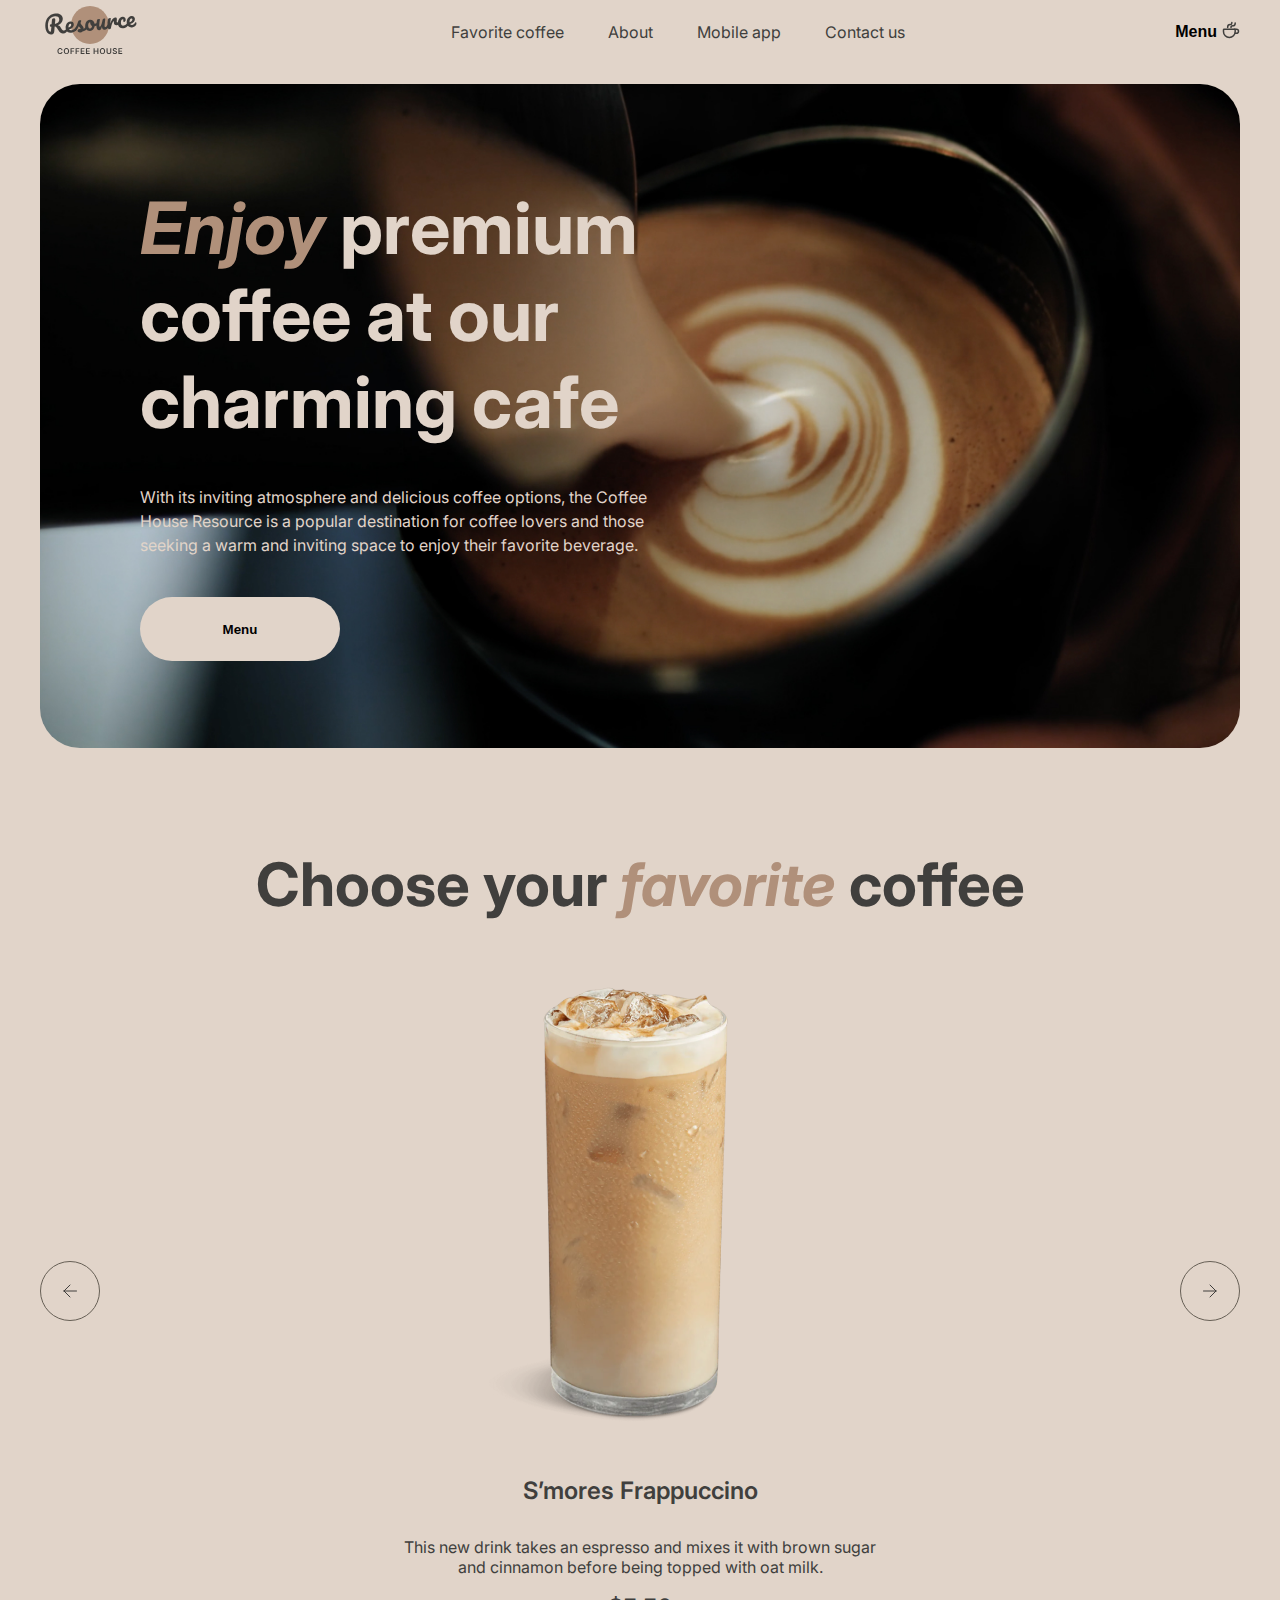
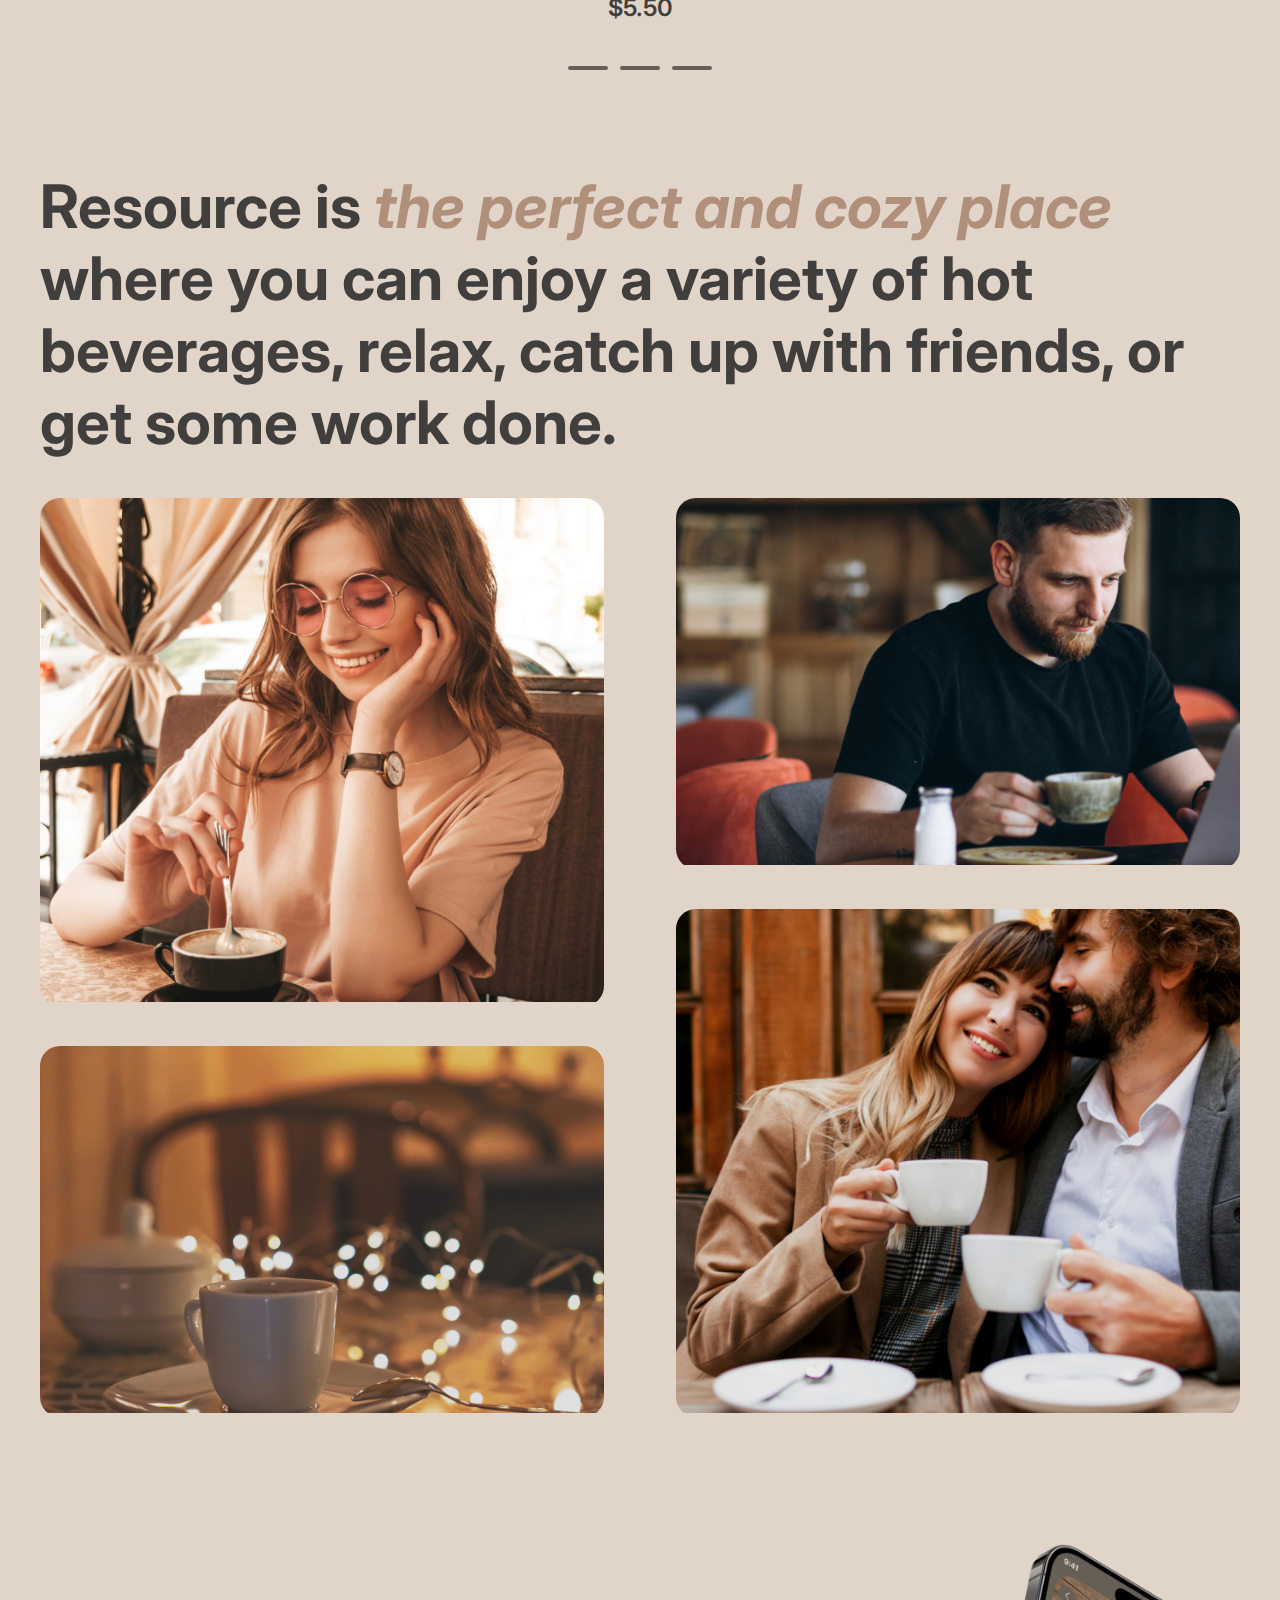
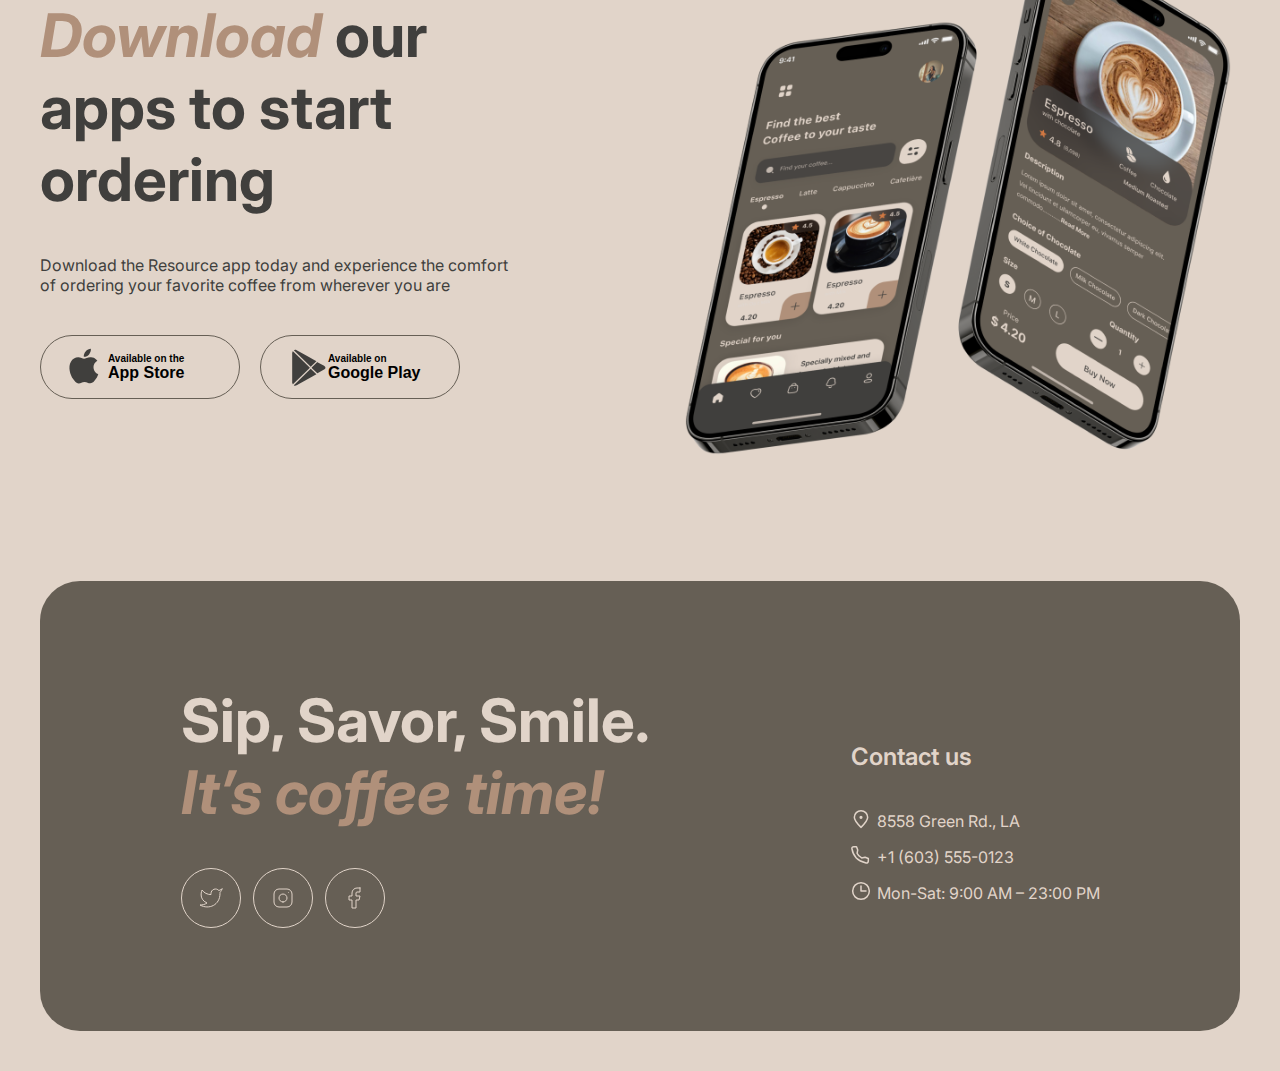
==== coffee-house/index.html @ 36934750 "feat: Add fixed header" ====
<!DOCTYPE html>
<html lang="ru">
<head>
    <meta charset="UTF-8">
    <meta name="viewport" content="width=device-width, initial-scale=1.0">
    <title>Coffee House</title>
    <link rel="icon" type="image/x-icon" href="icons/favicon.png">
    <link rel="preconnect" href="https://fonts.googleapis.com">
    <link rel="preconnect" href="https://fonts.gstatic.com" crossorigin>
    <link href="https://fonts.googleapis.com/css2?family=Inter&display=swap" rel="stylesheet">
    <link rel="stylesheet" href="css/indexStyle/styles.css">
</head>
<body>
    <div class="wrapper">
        <header class="header">
            <div class="container header__container">
                <div class="header__menu">
                    <a href="index.html">
                        <img class="header__menu--logo" src="icons/logo.svg" alt="logo">
                    </a>       
                                 
                    <menu class="header__menu--nav">
                        <a href="coffeeMenu.html" class="header__menu--nav--favoriteCoffeeLink">Favorite coffee</a>
                        <a href="#" class="header__menu--nav--aboutLink">About</a>
                        <a href="" class="header__menu--nav--mobileAppLink">Mobile app</a>
                        <a href="" class="header__menu--nav--contactUsLink">Contact us</a>
                    </menu>

                    <button class="header__menu--coffeeMenuButton">
                        <p class="header__menu--coffeeMenuButton__name">Menu</p>
                        <svg width="20" height="20" viewBox="0 0 20 20" fill="none" xmlns="http://www.w3.org/2000/svg">
                            <path d="M14.167 9.76667V11.6667C14.167 14.8883 11.5553 17.5 8.33366 17.5C5.112 17.5 2.50033 14.8883 2.50033 11.6667V9.76667C2.50033 9.4353 2.76896 9.16667 3.10033 9.16667H13.567C13.8984 9.16667 14.167 9.4353 14.167 9.76667Z" stroke="#403F3D" stroke-width="1.5" stroke-linecap="round" stroke-linejoin="round"/>
                            <path d="M10.0003 7.50008C10.0003 6.66675 10.5956 5.83341 11.786 5.83341V5.83341C13.101 5.83341 14.167 4.76743 14.167 3.45246V2.91675" stroke="#403F3D" stroke-width="1.5" stroke-linecap="round" stroke-linejoin="round"/>
                            <path d="M6.66634 7.5V7.08333C6.66634 5.70262 7.78563 4.58333 9.16634 4.58333V4.58333C10.0868 4.58333 10.833 3.83714 10.833 2.91667V2.5" stroke="#403F3D" stroke-width="1.5" stroke-linecap="round" stroke-linejoin="round"/>
                            <path d="M13.333 9.16675H15.4163C16.5669 9.16675 17.4997 10.0995 17.4997 11.2501C17.4997 12.4007 16.5669 13.3334 15.4163 13.3334H14.1663" stroke="#403F3D" stroke-width="1.5" stroke-linecap="round" stroke-linejoin="round"/>
                        </svg>
                    </button>

                    <button class="header__burger-menu">
                        <svg width="18" height="2" viewBox="0 0 18 2" fill="none" xmlns="http://www.w3.org/2000/svg">
                            <path d="M1 1H17" stroke="#403F3D" stroke-width="1.5" stroke-linecap="round" stroke-linejoin="round"/>
                        </svg>

                        <svg width="18" height="2" viewBox="0 0 18 2" fill="none" xmlns="http://www.w3.org/2000/svg">
                            <path d="M1 1H17" stroke="#403F3D" stroke-width="1.5" stroke-linecap="round" stroke-linejoin="round"/>
                        </svg>
                                                            
                    </button>

                    <!-- <div id="burgerMenu">

                    </div> -->
                </div>
            </div>

            <div class="hero">
                <div class="container hero__container">
                    <div class="hero__offer__container">
                        <div class="hero__offer">
                            <h1 id="mainPageTitle">
                                <span style="color: #B0907A;"><i>Enjoy</i></span> 
                                premium coffee at our charming cafe
                            </h1>
                            <p id="mainPageTitle__description">With its inviting atmosphere and delicious coffee options, the Coffee House Resource is a popular destination for coffee lovers and those seeking a warm and inviting space to enjoy their favorite beverage.</p>
                            <button class="hero__button">Menu</button>
                        </div>
                    </div>
                </div>
            </div>
        </header>

        <main class="main-content">
            <section class="favoriteCoffee">
                <div class="container favoriteCoffee__container">
                    <h2 class="sectionTitle favoriteCoffee__title">
                        Choose your 
                        <span style="color: #B0907A;"><i>favorite</i></span> 
                        coffee
                    </h2>
                    <div class="favoriteCoffee__slider__container">
                        <div class="favoriteCoffee__slider">
                            <button class="favoriteCoffee__slider--button">
                                <svg width="14" height="14" viewBox="0 0 14 14" fill="none" xmlns="http://www.w3.org/2000/svg">
                                    <path d="M13.5 7H1M1 7L7 1M1 7L7 13" stroke="#403F3D" stroke-linecap="round" stroke-linejoin="round"/>
                                </svg>                                    
                            </button>
                            <ul class="favoriteCoffee__slider--list">
                                <li class="favoriteCoffee__slider--item">
                                    <div class="favoriteCoffee__slider--item__container">
                                        <img src="../coffee-house/icons/coffee_slider/SmoresFrapuccino.png" alt="coffee" class="favoriteCoffee__slider--item--picture">
                                        <div class="favoriteCoffee__slider--item--text">
                                            <h4 class="favoriteCoffee__slider--item--name">S’mores Frappuccino</h4>
                                            <p class="favoriteCoffee__slider--item--description">This new drink takes an espresso and mixes it with brown sugar and cinnamon before being topped with oat milk.</p>
                                            <p class="favoriteCoffee__slider--item--cost">$5.50</p>
                                        </div>
                                    </div>
                                </li>
                                
                                <li style="display: none;" class="favoriteCoffee__slider--item">
                                    <div class="favoriteCoffee__slider--item__container">
                                        <img class="favoriteCoffee__slider--item--picture">
    
                                        </img>
                                        <div class="favoriteCoffee__slider--item--text">
                                            <h4 class="favoriteCoffee__slider--item--name">Caramel Macchiato</h4>
                                            <p class="favoriteCoffee__slider--item--description">Fragrant and unique classic espresso with rich caramel-peanut syrup, with cream under whipped thick foam.</p>
                                            <p class="favoriteCoffee__slider--item--cost">$5.00</p>
                                        </div>
                                    </div>
                                </li>
    
                                <li style="display: none;" class="favoriteCoffee__slider--item">
                                    <div class="favoriteCoffee__slider--item__container">
                                        <img class="favoriteCoffee__slider--item--picture">
    
                                        </img>
                                        <div class="favoriteCoffee__slider--item--text">
                                            <h4 class="favoriteCoffee__slider--item--name">Ice coffee</h4>
                                            <p class="favoriteCoffee__slider--item--description">A popular summer drink that tones and invigorates. Prepared from coffee, milk and ice.</p>
                                            <p class="favoriteCoffee__slider--item--cost">$4.50</p>
                                        </div>
                                    </div>
                                </li>
                            </ul>
                            <button class="favoriteCoffee__slider--button">
                                <svg width="14" height="14" viewBox="0 0 14 14" fill="none" xmlns="http://www.w3.org/2000/svg">
                                    <path d="M13.5 7H1M1 7L7 1M1 7L7 13" stroke="#403F3D" stroke-linecap="round" stroke-linejoin="round"/>
                                </svg>    
                            </button>
                        </div>
                        <nav class="favoriteCoffee__paginator">
                            <svg width="40" height="4" viewBox="0 0 40 4" fill="none" xmlns="http://www.w3.org/2000/svg">
                                <rect width="40" height="4" rx="2" fill="#665F55"/>
                            </svg>
                            <svg width="40" height="4" viewBox="0 0 40 4" fill="none" xmlns="http://www.w3.org/2000/svg">
                                <rect width="40" height="4" rx="2" fill="#665F55"/>
                            </svg>
                            <svg width="40" height="4" viewBox="0 0 40 4" fill="none" xmlns="http://www.w3.org/2000/svg">
                                <rect width="40" height="4" rx="2" fill="#665F55"/>
                            </svg>
                        </nav>
                    </div>
                </div>

            </section>

            <section class="about">
                <div class="container about__container">
                    <h2 class="sectionTitle about__title">
                        Resource is 
                        <span style="color: #B0907A;"><i>the perfect and cozy place</i></span>
                        where you can enjoy a variety of hot beverages, relax, catch up with friends, or get some work done.
                    </h2>
                    <span class="about__imageColumns">
                        <ul class="about__column">
                            <li class="about_column--bigBox">
                                <img src="../coffee-house/icons/coffee_about/about-1.png" alt="">
                            </li>

                            <li class="about_column--smallBox">
                                <img src="../coffee-house/icons/coffee_about/about-2.png" alt="">
                            </li>
                        </ul>
                        
                        <ul class="about__column">
                            <li class="about_column--smallBox">
                                <img src="../coffee-house/icons/coffee_about/about-3.png" alt="">
                            </li>

                            <li class="about_column--bigBox">
                                <img src="../coffee-house/icons/coffee_about/about-4.png" alt="">
                            </li>
                        </ul>
                    </span>
                </div>
            </section>

            <section class="mobileApp">
                <div class="container mobileApp__conatiner">
                    <div class="mobileApp__content">
                        <h2 class="sectionTitle mobileApp__title">
                            <span style="color: #B0907A;"><i>Download</i></span> 
                            our apps to start ordering
                        </h2>
                        <p class="mobileApp__description">Download the Resource app today and experience the comfort of ordering your favorite coffee from wherever you are</p>

                        <div class="mobileApp__buttons__container">
                            <button class="appButton mobileApp__appStore">
                                <svg id="appButton--appStore" width="28" height="33" viewBox="0 0 28 33" fill="none" xmlns="http://www.w3.org/2000/svg">
                                    <path d="M22.7073 17.6307C22.6704 13.6324 26.065 11.6872 26.2203 11.5966C24.2977 8.86366 21.3178 8.49026 20.2707 8.46048C17.7679 8.20369 15.3403 9.92062 14.0654 9.92062C12.765 9.92062 10.8017 8.48529 8.68579 8.52747C5.96293 8.56841 3.41566 10.1055 2.0186 12.4923C-0.864579 17.359 1.28572 24.5108 4.04802 28.4446C5.42981 30.3712 7.04444 32.5223 9.15784 32.4466C11.2254 32.3635 11.9978 31.1614 14.4929 31.1614C16.9651 31.1614 17.6903 32.4466 19.8457 32.3983C22.0647 32.3635 23.4618 30.463 24.7952 28.519C26.392 26.3108 27.0333 24.1362 27.0588 24.0245C27.0066 24.0071 22.7493 22.4229 22.7073 17.6307Z" fill="#403F3D"/>
                                    <path d="M18.6357 5.87268C19.7477 4.51675 20.5086 2.67205 20.2974 0.800049C18.6879 0.86952 16.675 1.88554 15.5159 3.21169C14.4903 4.38029 13.5742 6.29571 13.8109 8.097C15.6189 8.2285 17.4753 7.20752 18.6357 5.87268Z" fill="#403F3D"/>
                                </svg>
                                <div class="mobileAppButton__text">
                                    <p class="mobileAppButton__description">Available on the</p>
                                    <p class="mobileAppButton__StoreName">App Store</p>
                                </div>
                            </button>
                            <button class="appButton mobileApp__googlePlay">
                                <svg id="appButton--GooglePlay" width="31" height="34" viewBox="0 0 31 34" fill="none" xmlns="http://www.w3.org/2000/svg">
                                    <path d="M0.755796 2.20297C0.393349 2.57289 0.183594 3.14884 0.183594 3.89471V30.4994C0.183594 31.2453 0.393349 31.8212 0.755796 32.1911L0.845252 32.2723L16.1359 17.37V17.0181L0.845252 2.11575L0.755796 2.20297Z" fill="#403F3D"/>
                                    <path d="M23.0776 22.34L17.9863 17.37V17.0181L23.0837 12.0482L23.1979 12.1128L29.2345 15.4617C30.9573 16.4121 30.9573 17.976 29.2345 18.9324L23.1979 22.2753L23.0776 22.34Z" fill="#403F3D"/>
                                    <path d="M22.2733 23.2007L17.0617 18.1195L1.68164 33.1166C2.25384 33.7031 3.18695 33.7737 4.24807 33.1873L22.2733 23.2007Z" fill="#403F3D"/>
                                    <path d="M22.2733 11.1876L4.24807 1.20103C3.18695 0.620579 2.25384 0.691254 1.68164 1.27772L17.0617 16.2688L22.2733 11.1876Z" fill="#403F3D"/>
                                </svg>
                                <div class="mobileAppButton__text">
                                    <p class="mobileAppButton__description">Available on</p>
                                    <p class="mobileAppButton__StoreName">Google Play</p>
                                </div>
                            </button>
                        </div>
                    </div>
                    <img class="mobileApp__mobilesImage" src="../coffee-house/icons/coffee_mobile/mobile-screens.png" alt="">
                </div>
            </section>
        </main>

        <footer class="footer">
            <div class="container footer__container">
                <div class="footer__socialMedia">
                    <h3 class="sectionTitle footer__socialMedia--title">
                        <span style="color: #E1D4C9;">Sip, Savor, Smile.</span><br>
                        <span style="color: #B0907A;"><i>It’s coffee time!</i></span>
                    </h3>
                    <ul class="footer__socialMedia--list">
                        <li class="footer__socialMedia--item">
                            <svg width="24" height="20" viewBox="0 0 24 20" fill="none" xmlns="http://www.w3.org/2000/svg">
                                <path d="M23 1.01006C23 1.01006 20.9821 2.20217 19.86 2.54006C19.2577 1.84757 18.4573 1.35675 17.567 1.13398C16.6767 0.911216 15.7395 0.967251 14.8821 1.29451C14.0247 1.62177 13.2884 2.20446 12.773 2.96377C12.2575 3.72309 11.9877 4.62239 12 5.54006V6.54006C10.2426 6.58562 8.50127 6.19587 6.93101 5.4055C5.36074 4.61513 4.01032 3.44869 3 2.01006C3 2.01006 -1 11.0101 8 15.0101C5.94053 16.408 3.48716 17.109 1 17.0101C10 22.0101 21 17.0101 21 5.51006C20.9991 5.23151 20.9723 4.95365 20.92 4.68006C21.9406 3.67355 23 1.01006 23 1.01006Z" stroke="#E1D4C9" stroke-linecap="round" stroke-linejoin="round"/>
                            </svg>
                        </li>
                        <li class="footer__socialMedia--item">
                            <svg width="24" height="24" viewBox="0 0 24 24" fill="none" xmlns="http://www.w3.org/2000/svg">
                                <path d="M12 16C14.2091 16 16 14.2091 16 12C16 9.79086 14.2091 8 12 8C9.79086 8 8 9.79086 8 12C8 14.2091 9.79086 16 12 16Z" stroke="#E1D4C9" stroke-linecap="round" stroke-linejoin="round"/>
                                <path d="M3 16V8C3 5.23858 5.23858 3 8 3H16C18.7614 3 21 5.23858 21 8V16C21 18.7614 18.7614 21 16 21H8C5.23858 21 3 18.7614 3 16Z" stroke="#E1D4C9"/>
                                <path d="M17.5 6.51L17.51 6.49889" stroke="#E1D4C9" stroke-linecap="round" stroke-linejoin="round"/>
                            </svg>
                        </li>
                        <li class="footer__socialMedia--item">
                            <svg width="13" height="22" viewBox="0 0 13 22" fill="none" xmlns="http://www.w3.org/2000/svg">
                                <path d="M12 1H9C7.67392 1 6.40215 1.52678 5.46447 2.46447C4.52678 3.40215 4 4.67392 4 6V9H1V13H4V21H8V13H11L12 9H8V6C8 5.73478 8.10536 5.48043 8.29289 5.29289C8.48043 5.10536 8.73478 5 9 5H12V1Z" stroke="#E1D4C9" stroke-linecap="round" stroke-linejoin="round"/>
                            </svg>
                        </li>
                    </ul>
                </div>
                <div class="footer__contacts">
                    <h4 class="footer__contacts--title">Contact us</h4>
                    <ul class="footer__contacts--list">
                        <li class="footer__contacts--address">
                            <svg width="20" height="20" viewBox="0 0 20 20" fill="none" xmlns="http://www.w3.org/2000/svg">
                                <path d="M16.6663 8.33329C16.6663 12.0152 9.99967 18.3333 9.99967 18.3333C9.99967 18.3333 3.33301 12.0152 3.33301 8.33329C3.33301 4.65139 6.31778 1.66663 9.99967 1.66663C13.6816 1.66663 16.6663 4.65139 16.6663 8.33329Z" stroke="#E1D4C9" stroke-width="1.5"/>
                                <path d="M10.0003 9.16667C10.4606 9.16667 10.8337 8.79357 10.8337 8.33333C10.8337 7.8731 10.4606 7.5 10.0003 7.5C9.54009 7.5 9.16699 7.8731 9.16699 8.33333C9.16699 8.79357 9.54009 9.16667 10.0003 9.16667Z" fill="#E1D4C9" stroke="#E1D4C9" stroke-width="1.5" stroke-linecap="round" stroke-linejoin="round"/>
                            </svg>
                            8558 Green Rd.,  LA
                        </li>
                        <li class="footer__contacts--phoneNumber">
                            <svg width="19" height="19" viewBox="0 0 19 19" fill="none" xmlns="http://www.w3.org/2000/svg">
                                <path d="M14.0984 12.2516L10.6665 12.9166C8.34845 11.7531 6.91654 10.4166 6.08321 8.33329L6.72483 4.89154L5.51197 1.66663L2.72946 1.66663C1.60191 1.66663 0.714659 2.59958 0.901079 3.71161C1.29888 6.08454 2.37231 10.0391 5.24987 12.9166C8.27338 15.9401 12.5661 17.3318 15.1378 17.9288C16.299 18.1983 17.3332 17.2908 17.3332 16.0988L17.3332 13.4843L14.0984 12.2516Z" stroke="#E1D4C9" stroke-width="1.5" stroke-linecap="round" stroke-linejoin="round"/>
                            </svg>
                            +1 (603) 555-0123
                        </li>
                        <li class="footer__contacts--schedule">
                            <svg width="20" height="20" viewBox="0 0 20 20" fill="none" xmlns="http://www.w3.org/2000/svg">
                                <g clip-path="url(#clip0_217_1736)">
                                <path d="M10 5L10 10L15 10" stroke="#E1D4C9" stroke-width="1.5" stroke-linecap="round" stroke-linejoin="round"/>
                                <path d="M10.0003 18.3333C14.6027 18.3333 18.3337 14.6023 18.3337 9.99996C18.3337 5.39759 14.6027 1.66663 10.0003 1.66663C5.39795 1.66663 1.66699 5.39759 1.66699 9.99996C1.66699 14.6023 5.39795 18.3333 10.0003 18.3333Z" stroke="#E1D4C9" stroke-width="1.5" stroke-linecap="round" stroke-linejoin="round"/>
                                </g>
                                <defs>
                                <clipPath id="clip0_217_1736">
                                <rect width="20" height="20" fill="white"/>
                                </clipPath>
                                </defs>
                            </svg>                                
                            Mon-Sat: 9:00 AM – 23:00 PM
                        </li>
                    </ul>
                </div>
            </div>
        </footer>
    </div>
</body>
</html>
---- coffee-house/css/indexStyle/styles.css ----
/* media */
/* setups */
@import url("../layout.css");
/* components  */
@import url("components/header.css");
@import url("components/hero.css");
@import url("components/favoriteCoffee.css");
@import url("components/about.css");
@import url("components/mobileApp.css");
@import url("components/footer.css");
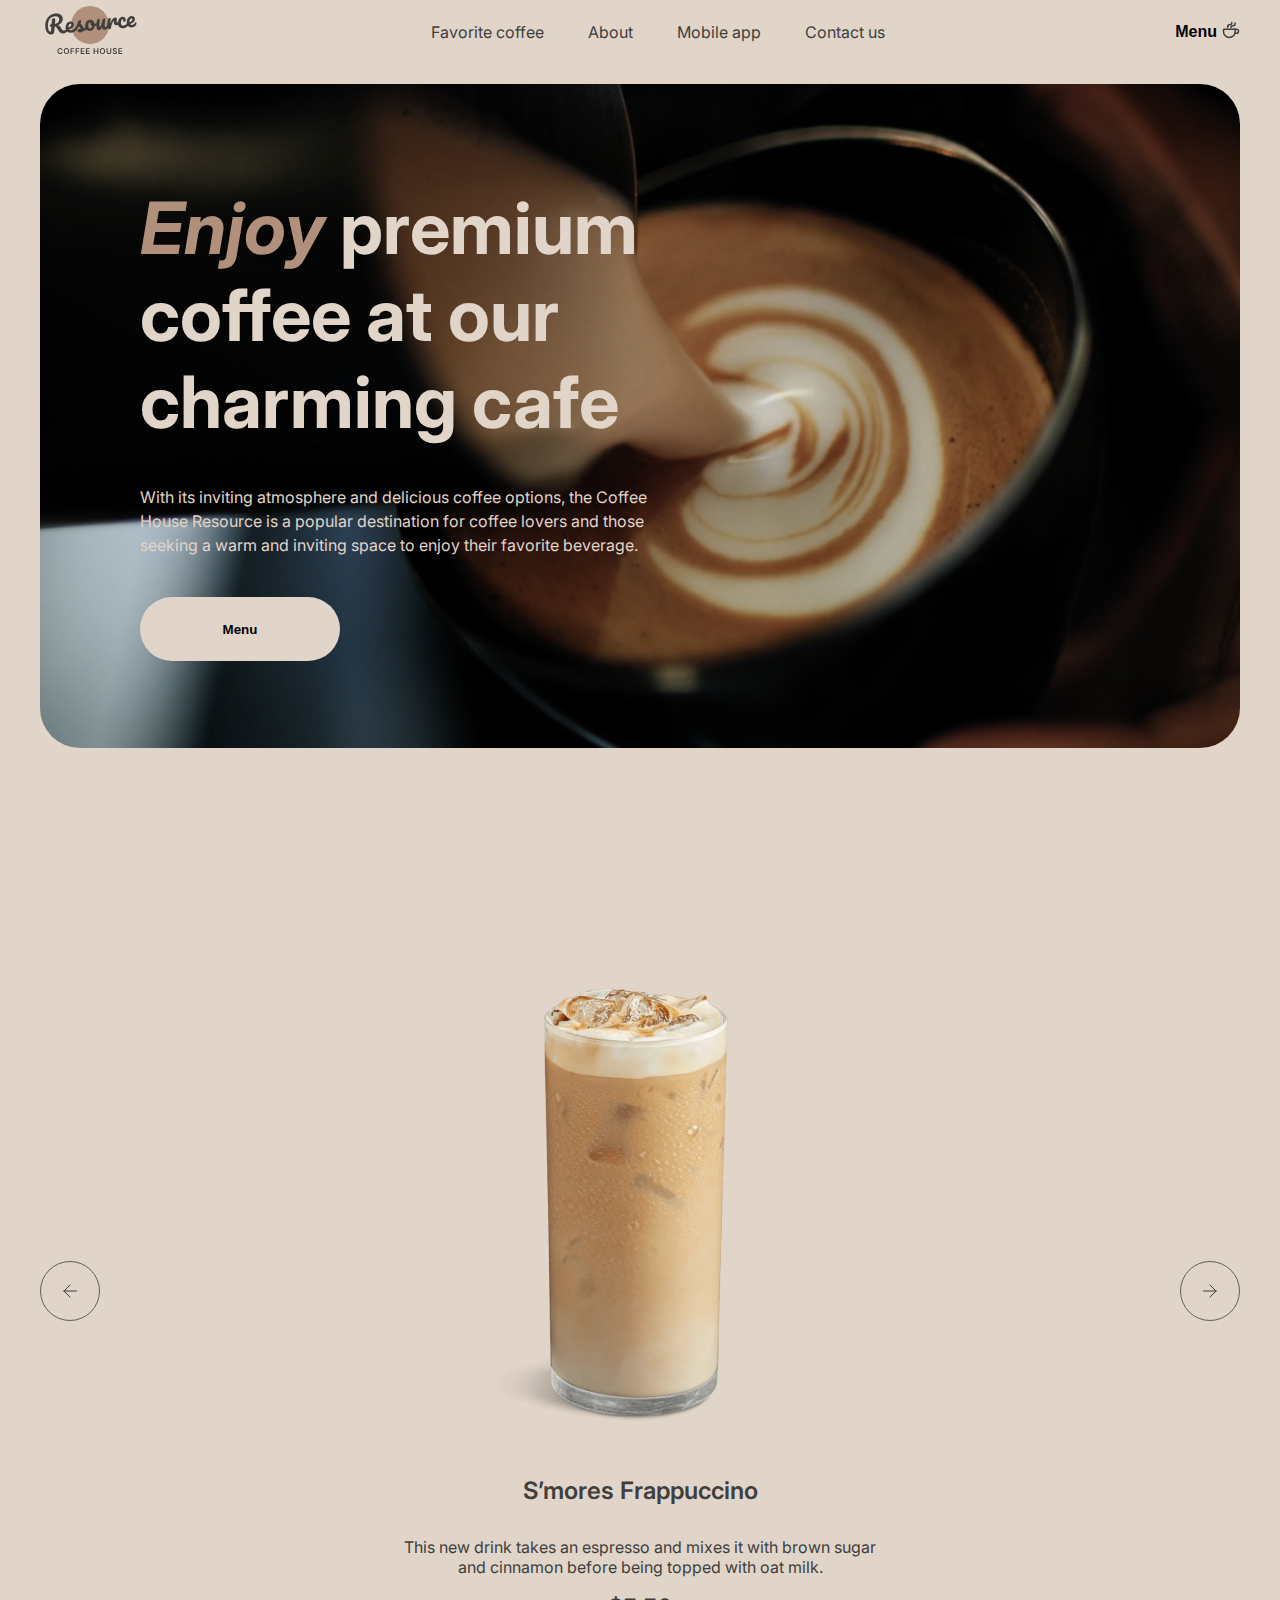
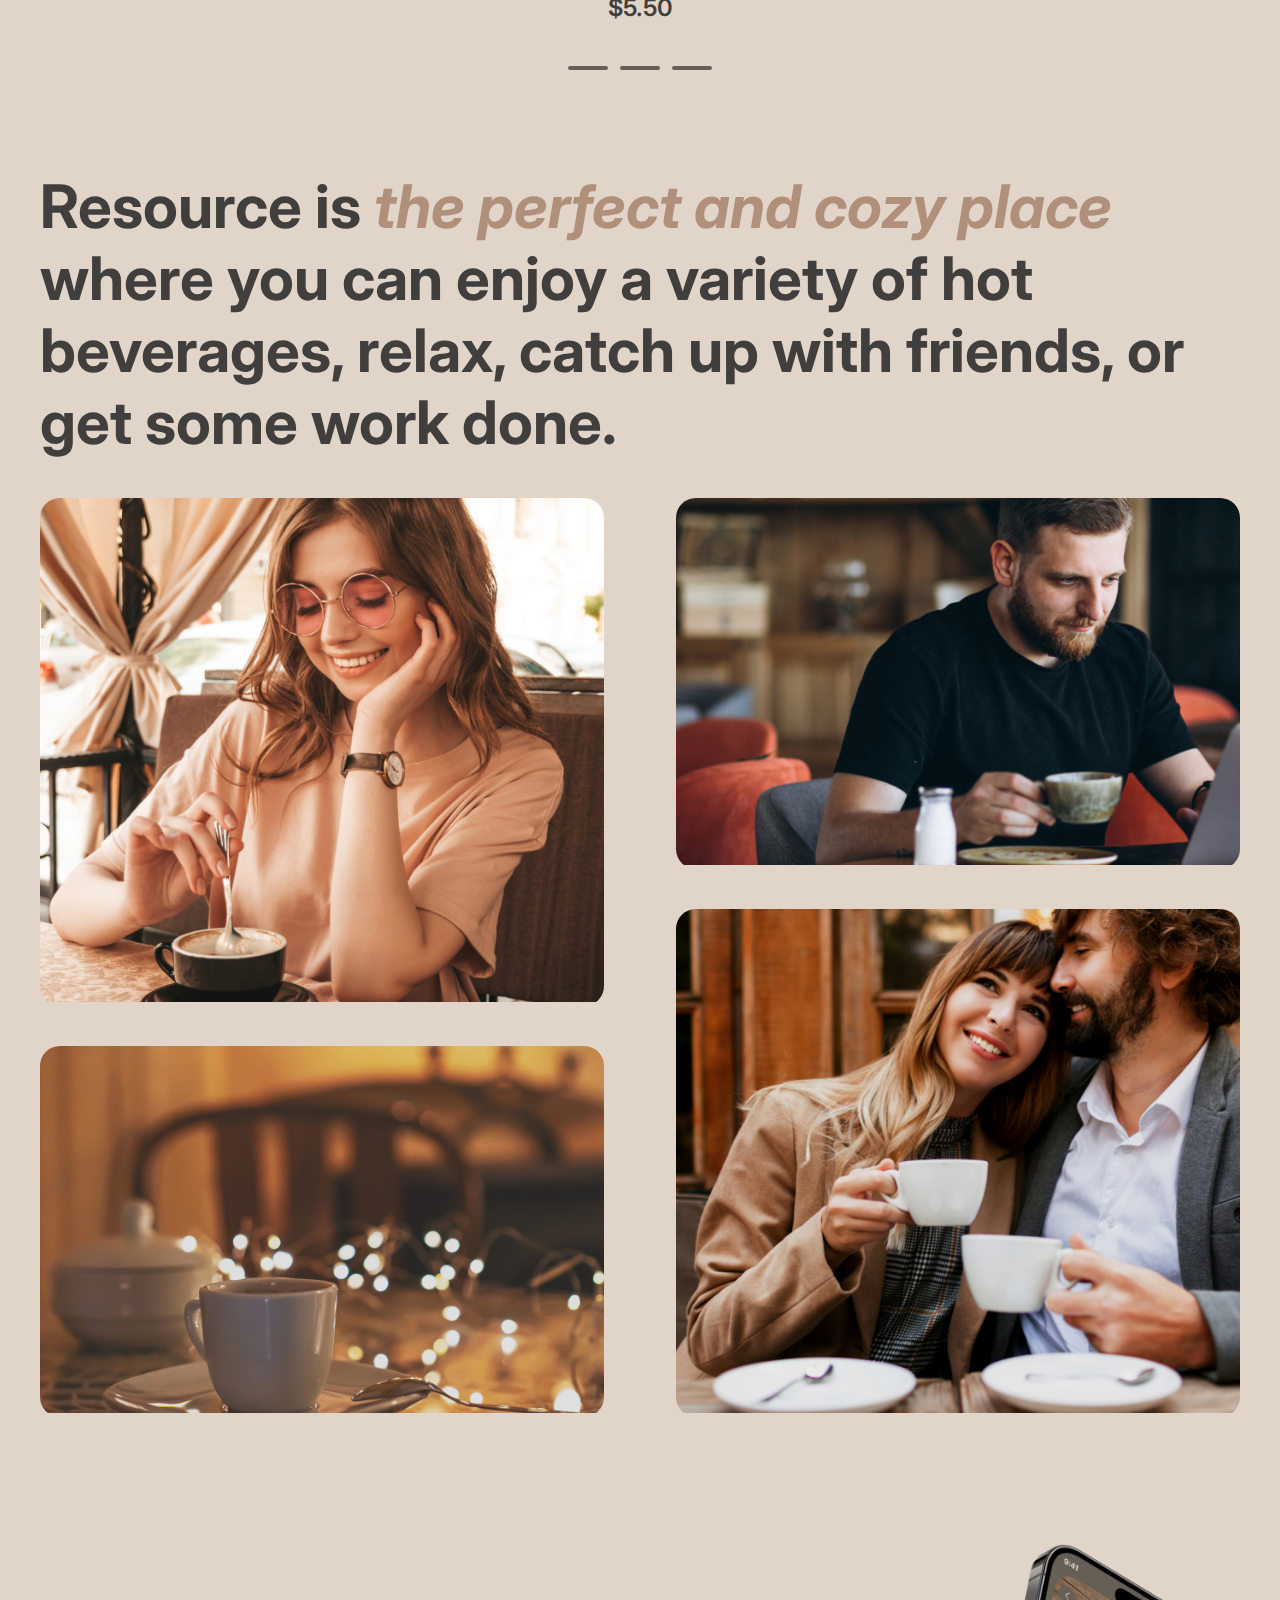
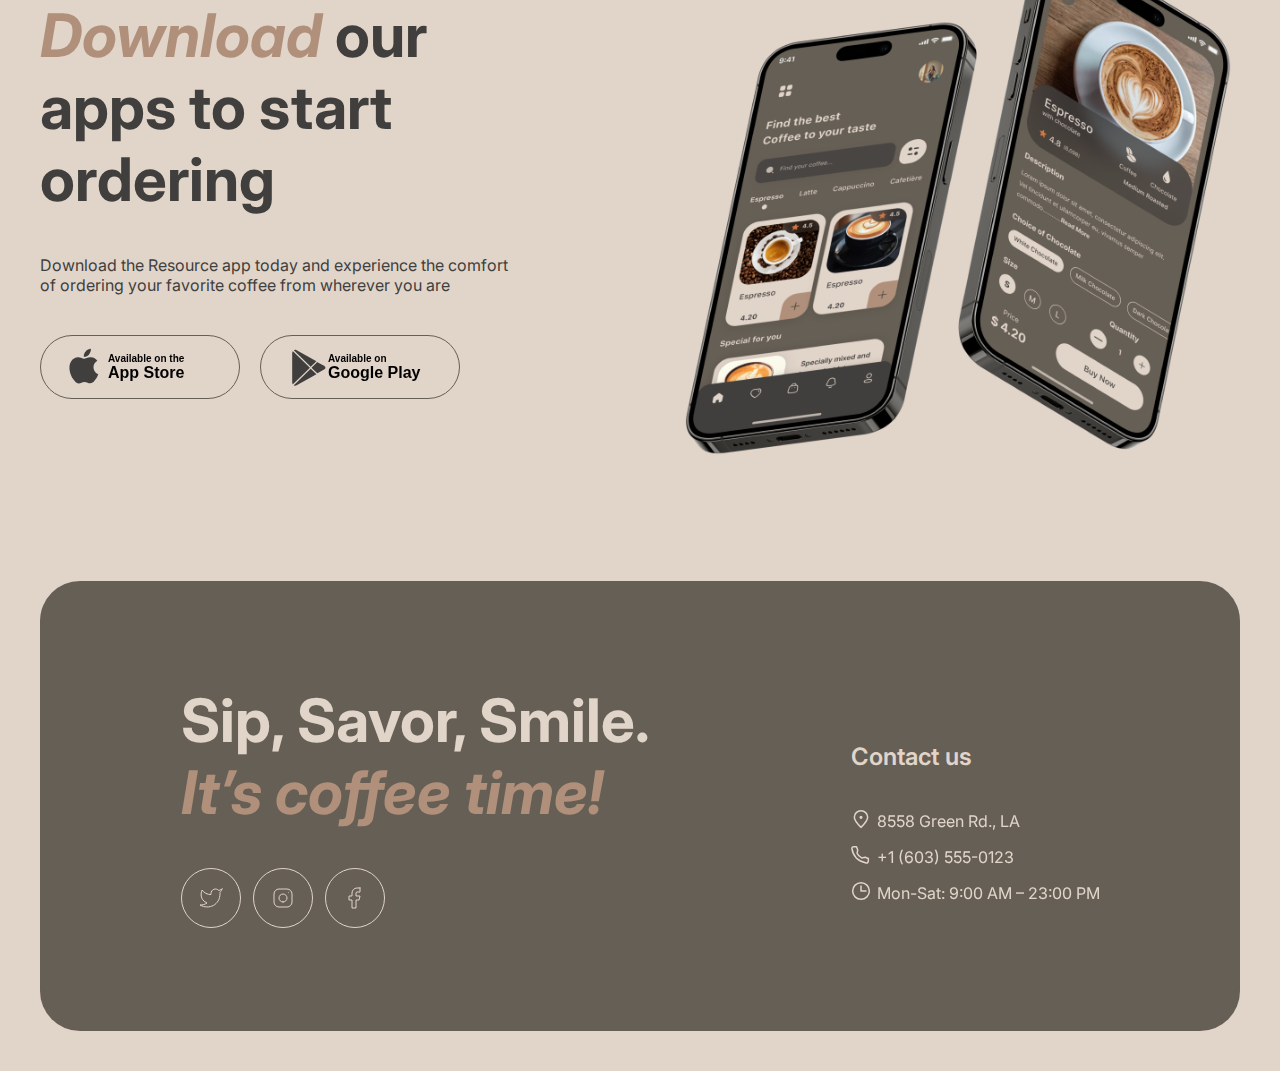
==== commit 2b0d4725: "feat: Style burger component" ====
--- a/coffee-house/index.html
+++ b/coffee-house/index.html
@@ -19,12 +19,12 @@
                         <img class="header__menu--logo" src="icons/logo.svg" alt="logo">
                     </a>       
                                  
-                    <menu class="header__menu--nav">
+                    <nav class="header__menu--nav">
                         <a href="coffeeMenu.html" class="header__menu--nav--favoriteCoffeeLink">Favorite coffee</a>
                         <a href="#" class="header__menu--nav--aboutLink">About</a>
                         <a href="" class="header__menu--nav--mobileAppLink">Mobile app</a>
                         <a href="" class="header__menu--nav--contactUsLink">Contact us</a>
-                    </menu>
+                    </nav>
 
                     <button class="header__menu--coffeeMenuButton">
                         <p class="header__menu--coffeeMenuButton__name">Menu</p>
@@ -47,9 +47,15 @@
                                                             
                     </button>
 
-                    <!-- <div id="burgerMenu">
-
-                    </div> -->
+                    <div id="burgerMenu">
+                        <nav class="burger-menu__nav">
+                            <a href="">Favorite Coffee</a>
+                            <a href="">About</a>
+                            <a href="">Mobile app</a>
+                            <a href="">Contact us</a>
+                        </nav>
+                        <button class="burger-menu--menuButton">Menu</button>
+                    </div>
                 </div>
             </div>
 
--- a/coffee-house/css/indexStyle/styles.css
+++ b/coffee-house/css/indexStyle/styles.css
@@ -3,6 +3,7 @@
 @import url("../layout.css");
 /* components  */
 @import url("components/header.css");
+@import url("components/burger.css");
 @import url("components/hero.css");
 @import url("components/favoriteCoffee.css");
 @import url("components/about.css");
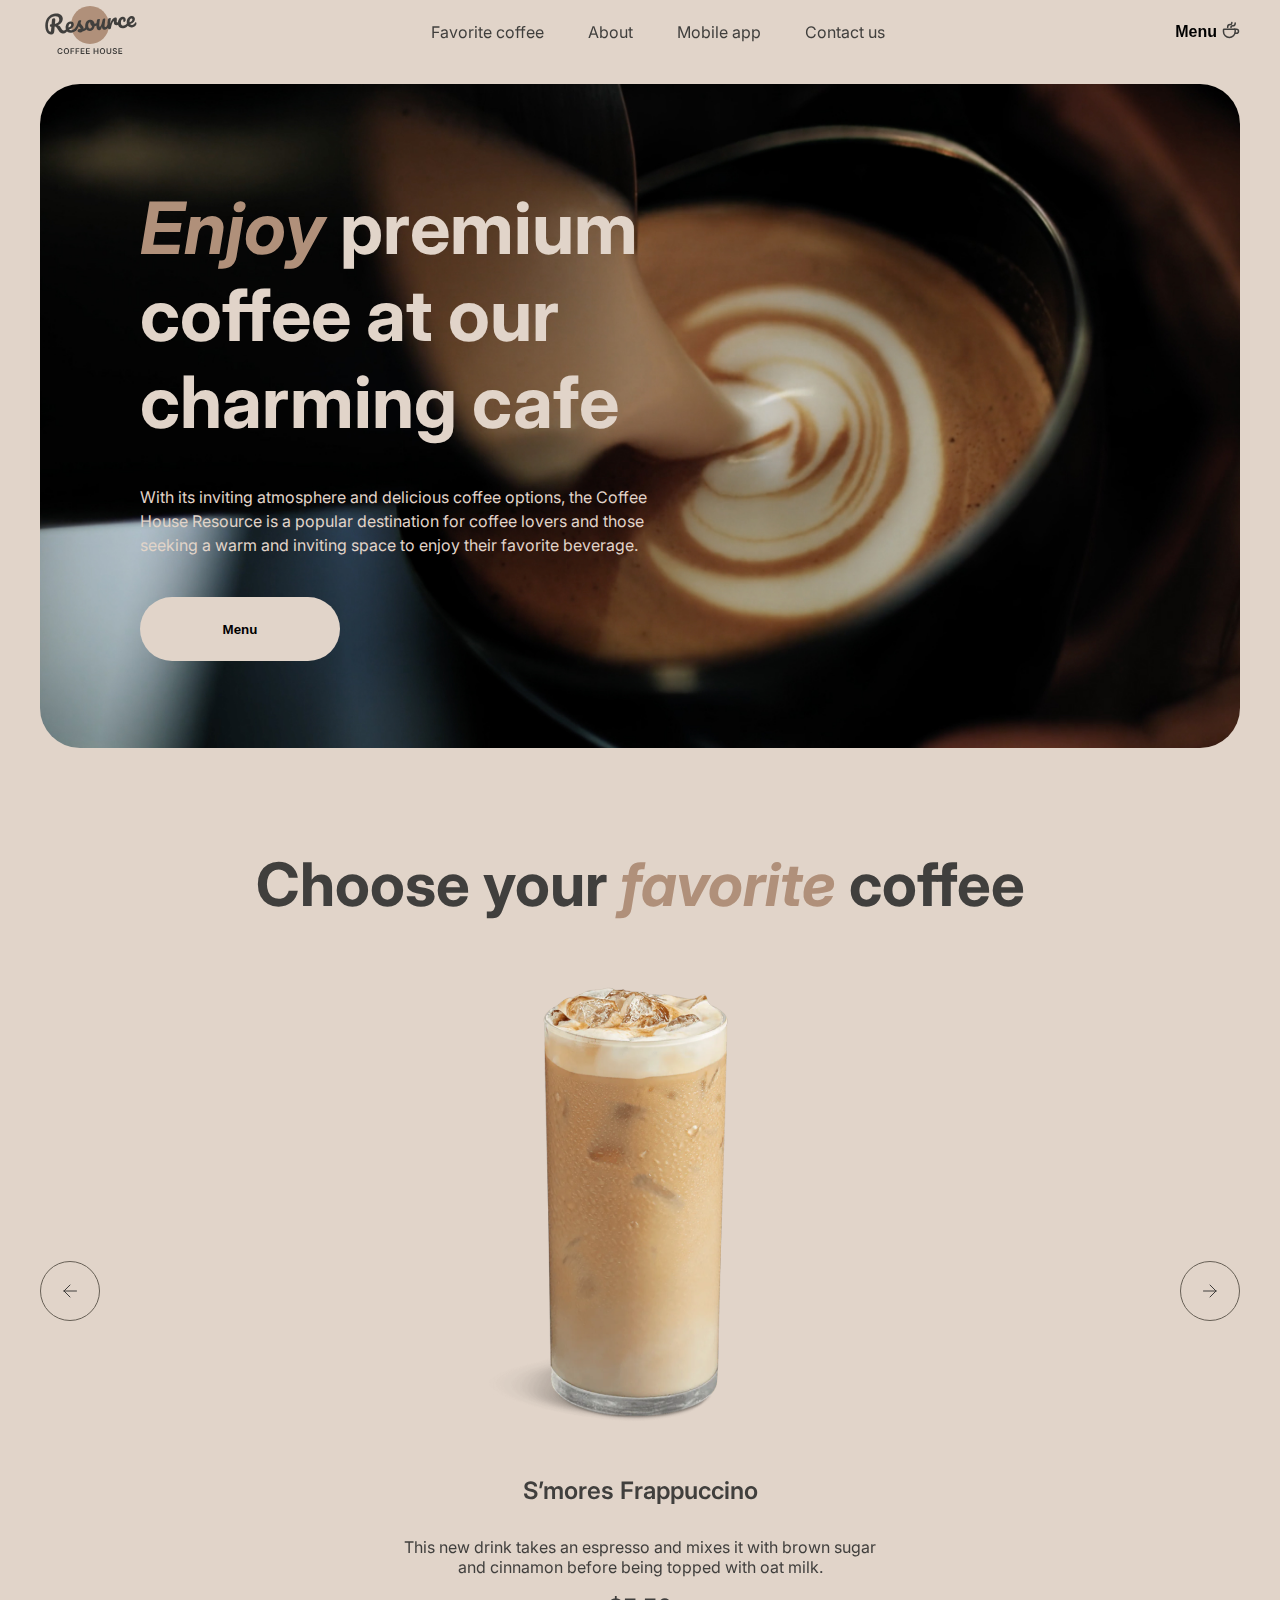
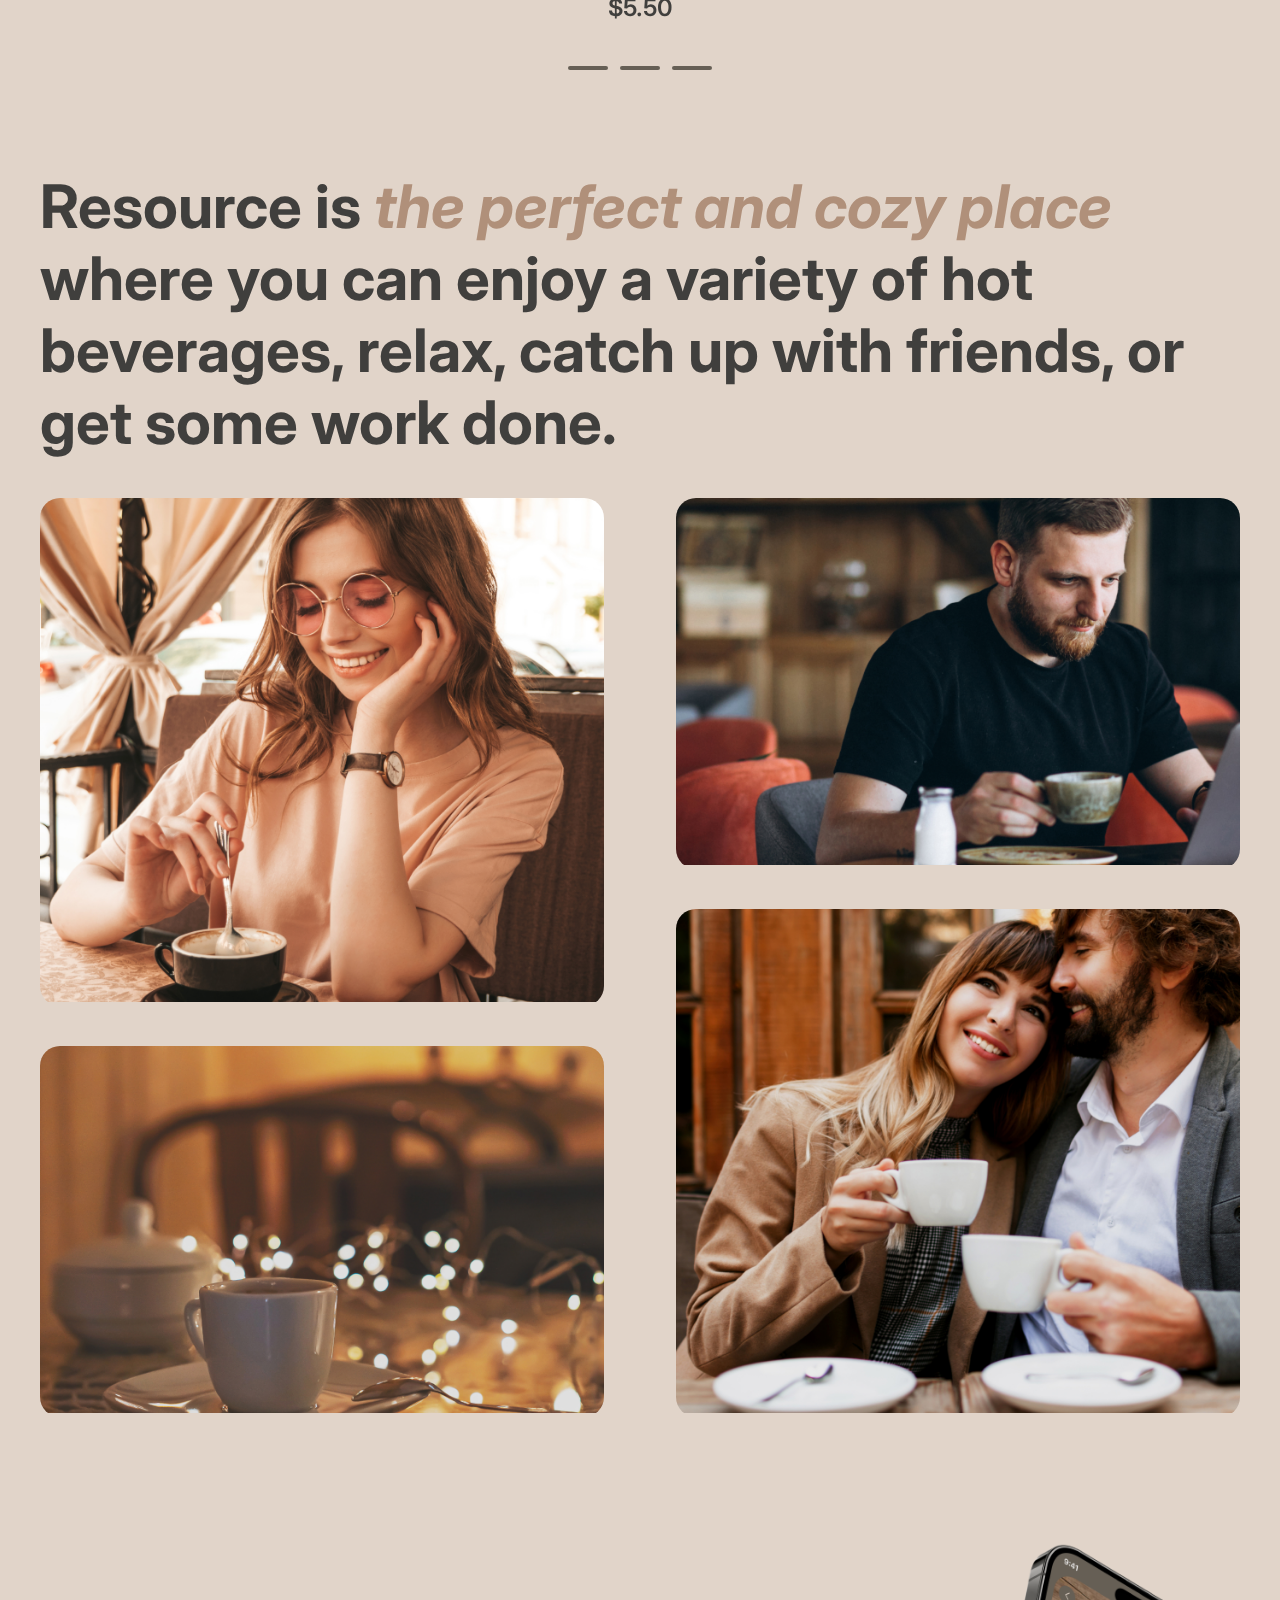
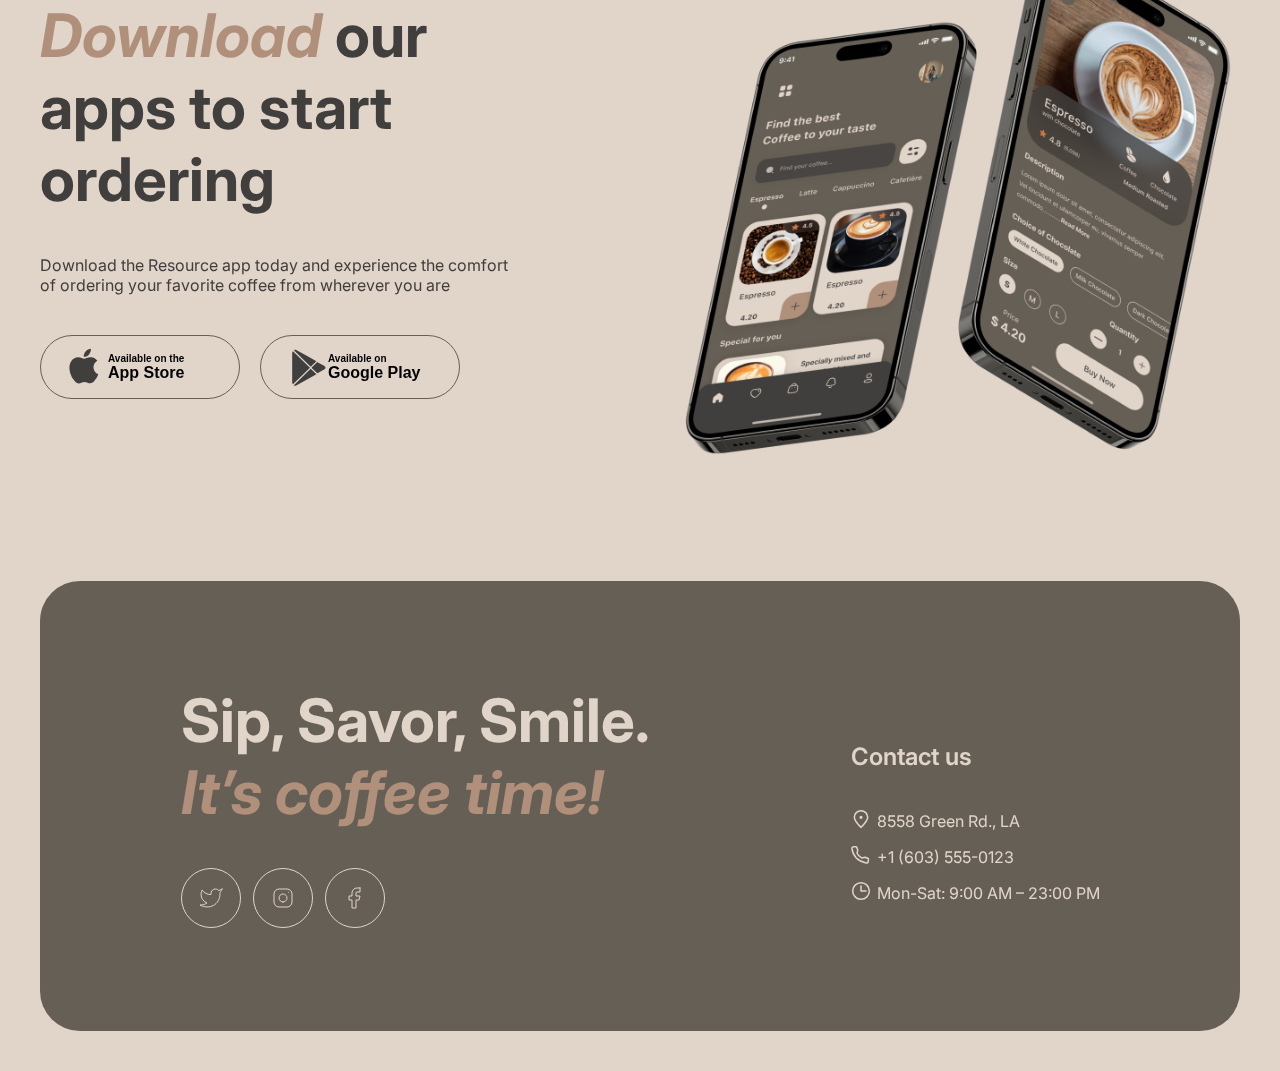
==== commit 5c3858c0: "feat: Add functionality to burgerBtn" ====
--- a/coffee-house/index.html
+++ b/coffee-house/index.html
@@ -36,7 +36,7 @@
                         </svg>
                     </button>
 
-                    <button class="header__burger-menu">
+                    <button id="burgerBtn" class="header__burger-menu">
                         <svg width="18" height="2" viewBox="0 0 18 2" fill="none" xmlns="http://www.w3.org/2000/svg">
                             <path d="M1 1H17" stroke="#403F3D" stroke-width="1.5" stroke-linecap="round" stroke-linejoin="round"/>
                         </svg>
@@ -47,7 +47,7 @@
                                                             
                     </button>
 
-                    <div id="burgerMenu">
+                    <div id="burgerMenu" class="burger">
                         <nav class="burger-menu__nav">
                             <a href="">Favorite Coffee</a>
                             <a href="">About</a>
@@ -282,5 +282,7 @@
             </div>
         </footer>
     </div>
+
+    <script src="script.js" type="module"></script>
 </body>
 </html>
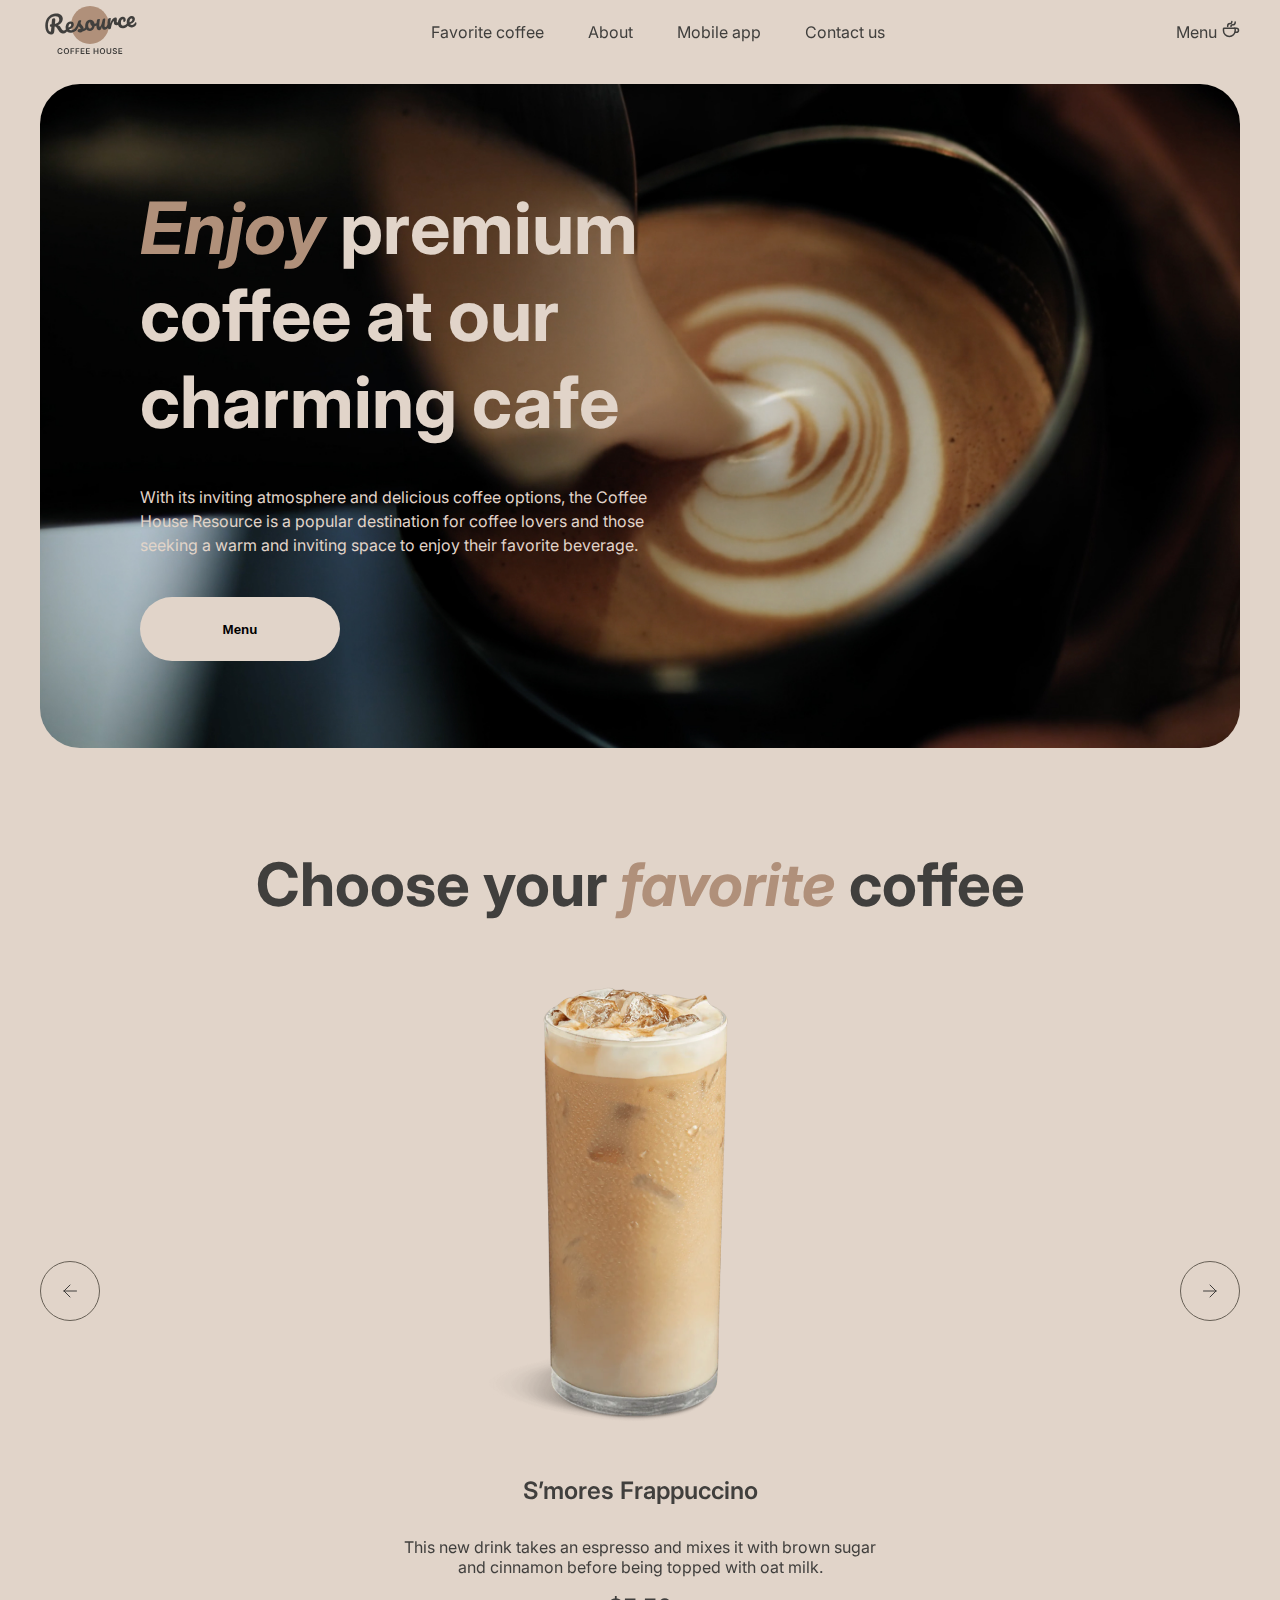
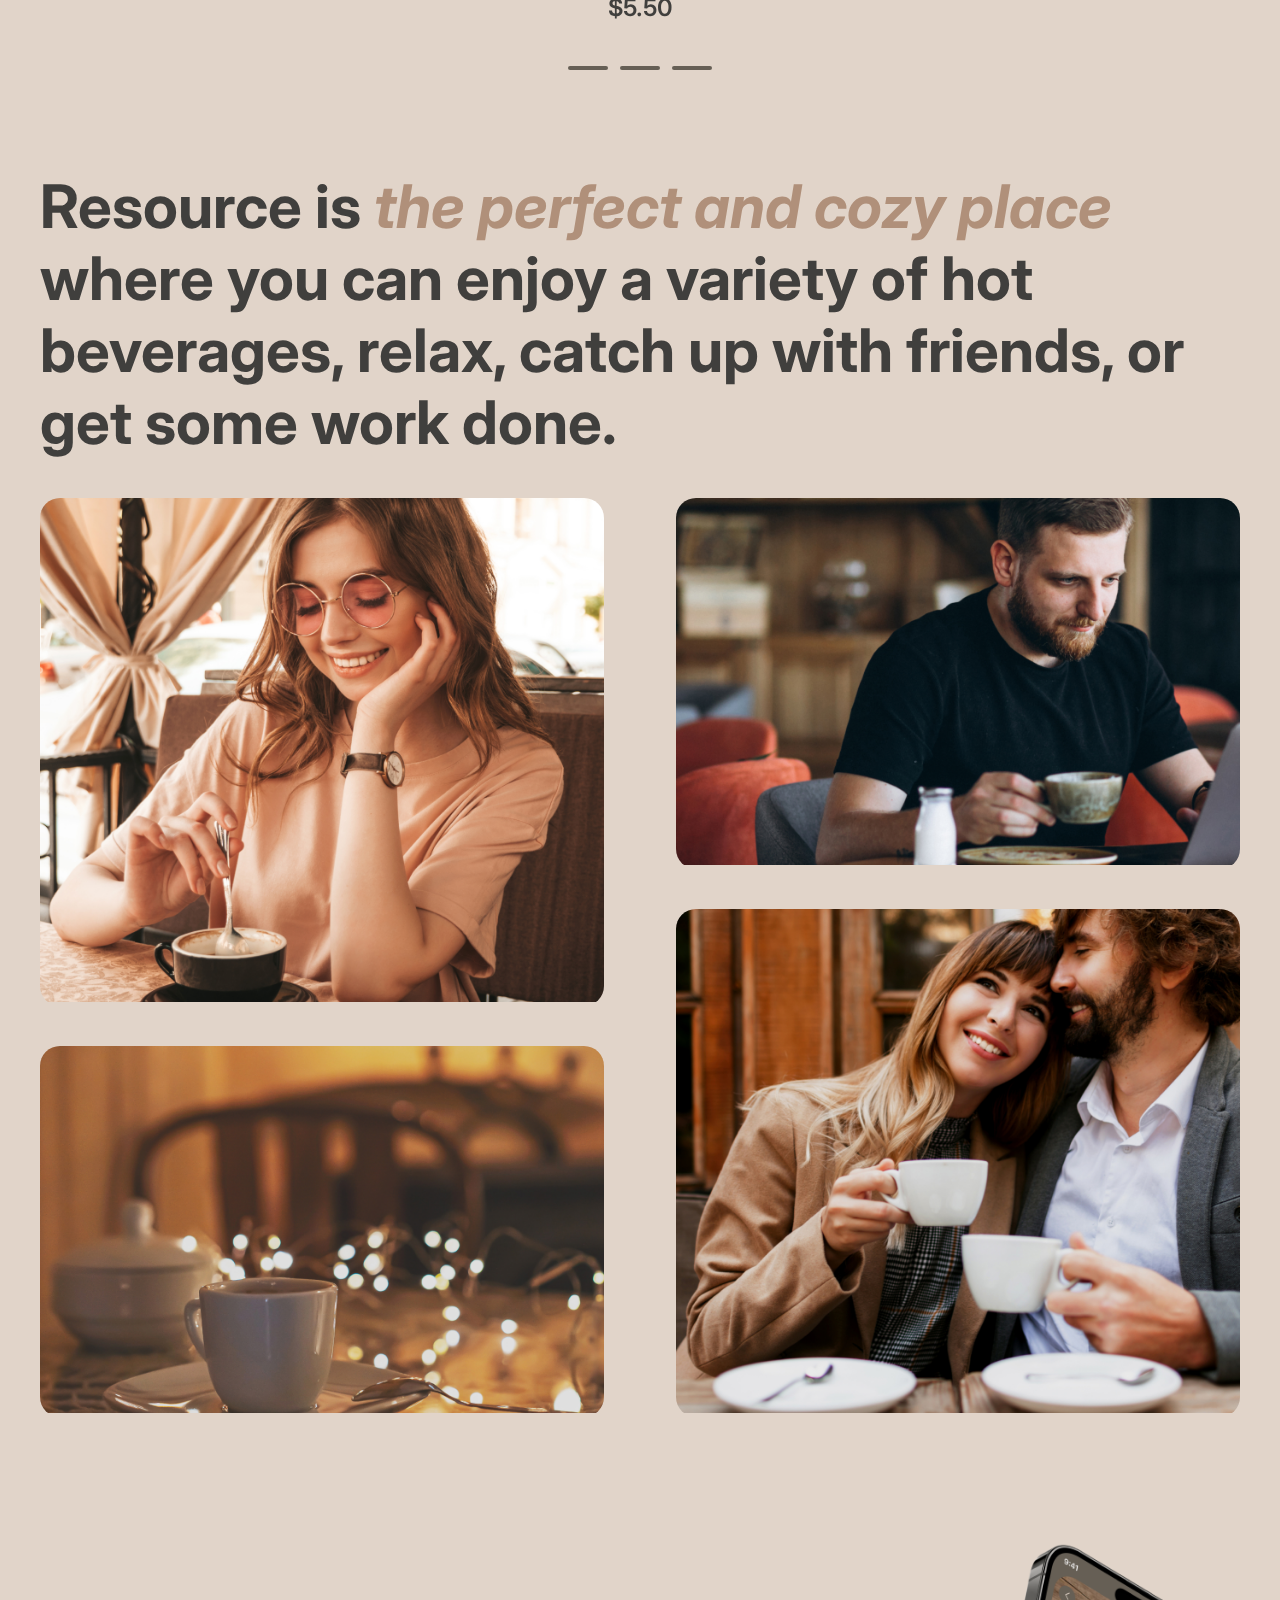
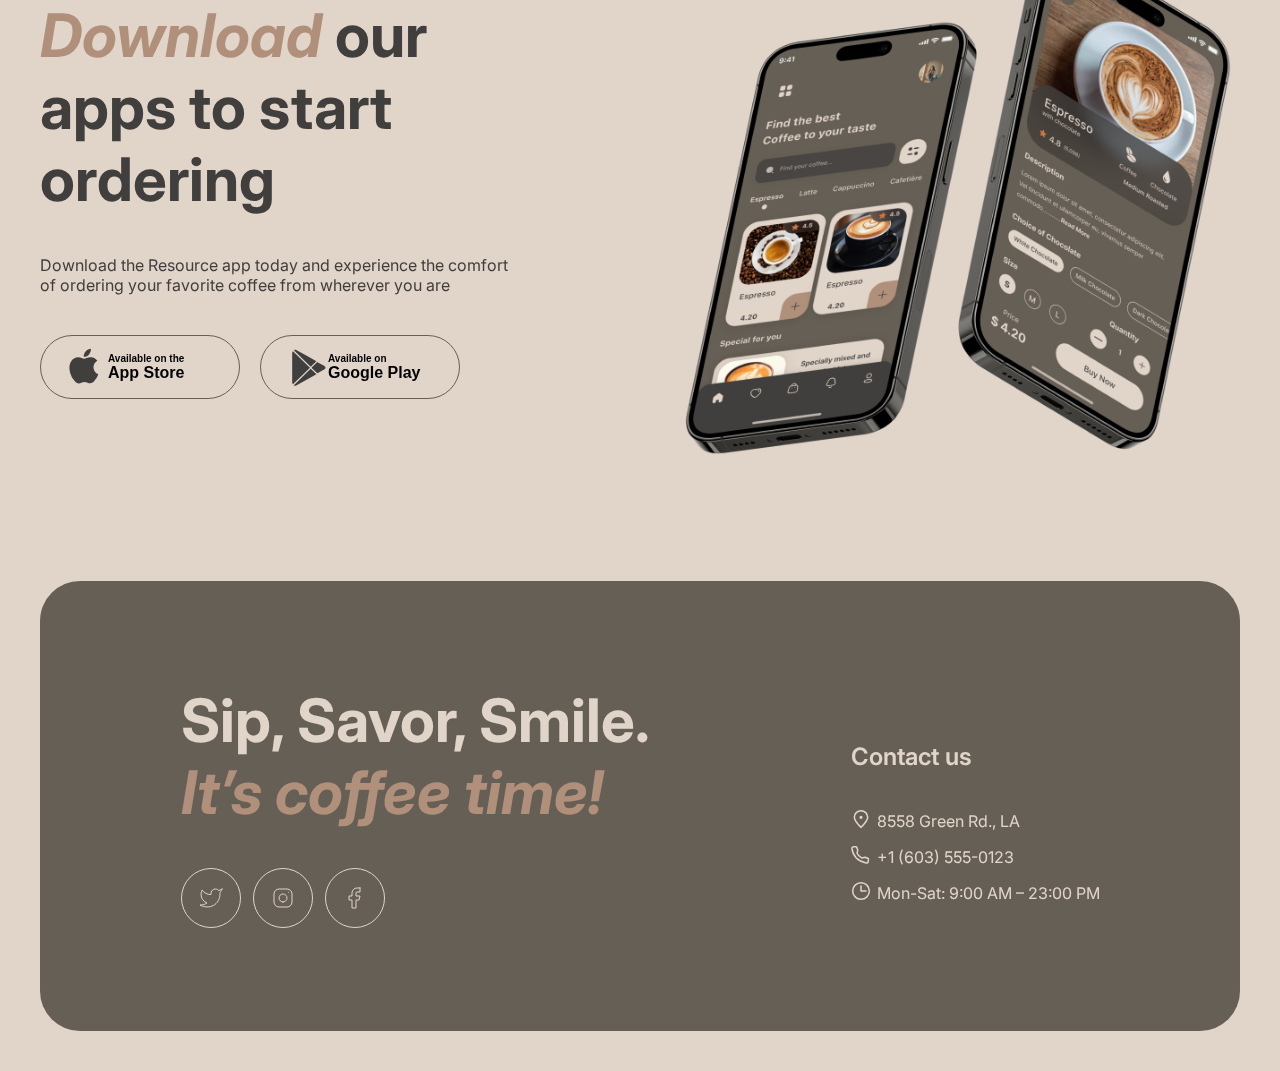
==== commit 3a480b89: "refactor: Fix header menu button" ====
--- a/coffee-house/index.html
+++ b/coffee-house/index.html
@@ -26,7 +26,7 @@
                         <a href="" class="header__menu--nav--contactUsLink">Contact us</a>
                     </nav>
 
-                    <button class="header__menu--coffeeMenuButton">
+                    <a href="coffeeMenu.html" class="header__menu--coffeeMenuButton">
                         <p class="header__menu--coffeeMenuButton__name">Menu</p>
                         <svg width="20" height="20" viewBox="0 0 20 20" fill="none" xmlns="http://www.w3.org/2000/svg">
                             <path d="M14.167 9.76667V11.6667C14.167 14.8883 11.5553 17.5 8.33366 17.5C5.112 17.5 2.50033 14.8883 2.50033 11.6667V9.76667C2.50033 9.4353 2.76896 9.16667 3.10033 9.16667H13.567C13.8984 9.16667 14.167 9.4353 14.167 9.76667Z" stroke="#403F3D" stroke-width="1.5" stroke-linecap="round" stroke-linejoin="round"/>
@@ -34,7 +34,7 @@
                             <path d="M6.66634 7.5V7.08333C6.66634 5.70262 7.78563 4.58333 9.16634 4.58333V4.58333C10.0868 4.58333 10.833 3.83714 10.833 2.91667V2.5" stroke="#403F3D" stroke-width="1.5" stroke-linecap="round" stroke-linejoin="round"/>
                             <path d="M13.333 9.16675H15.4163C16.5669 9.16675 17.4997 10.0995 17.4997 11.2501C17.4997 12.4007 16.5669 13.3334 15.4163 13.3334H14.1663" stroke="#403F3D" stroke-width="1.5" stroke-linecap="round" stroke-linejoin="round"/>
                         </svg>
-                    </button>
+                    </a>
 
                     <button id="burgerBtn" class="header__burger-menu">
                         <svg width="18" height="2" viewBox="0 0 18 2" fill="none" xmlns="http://www.w3.org/2000/svg">
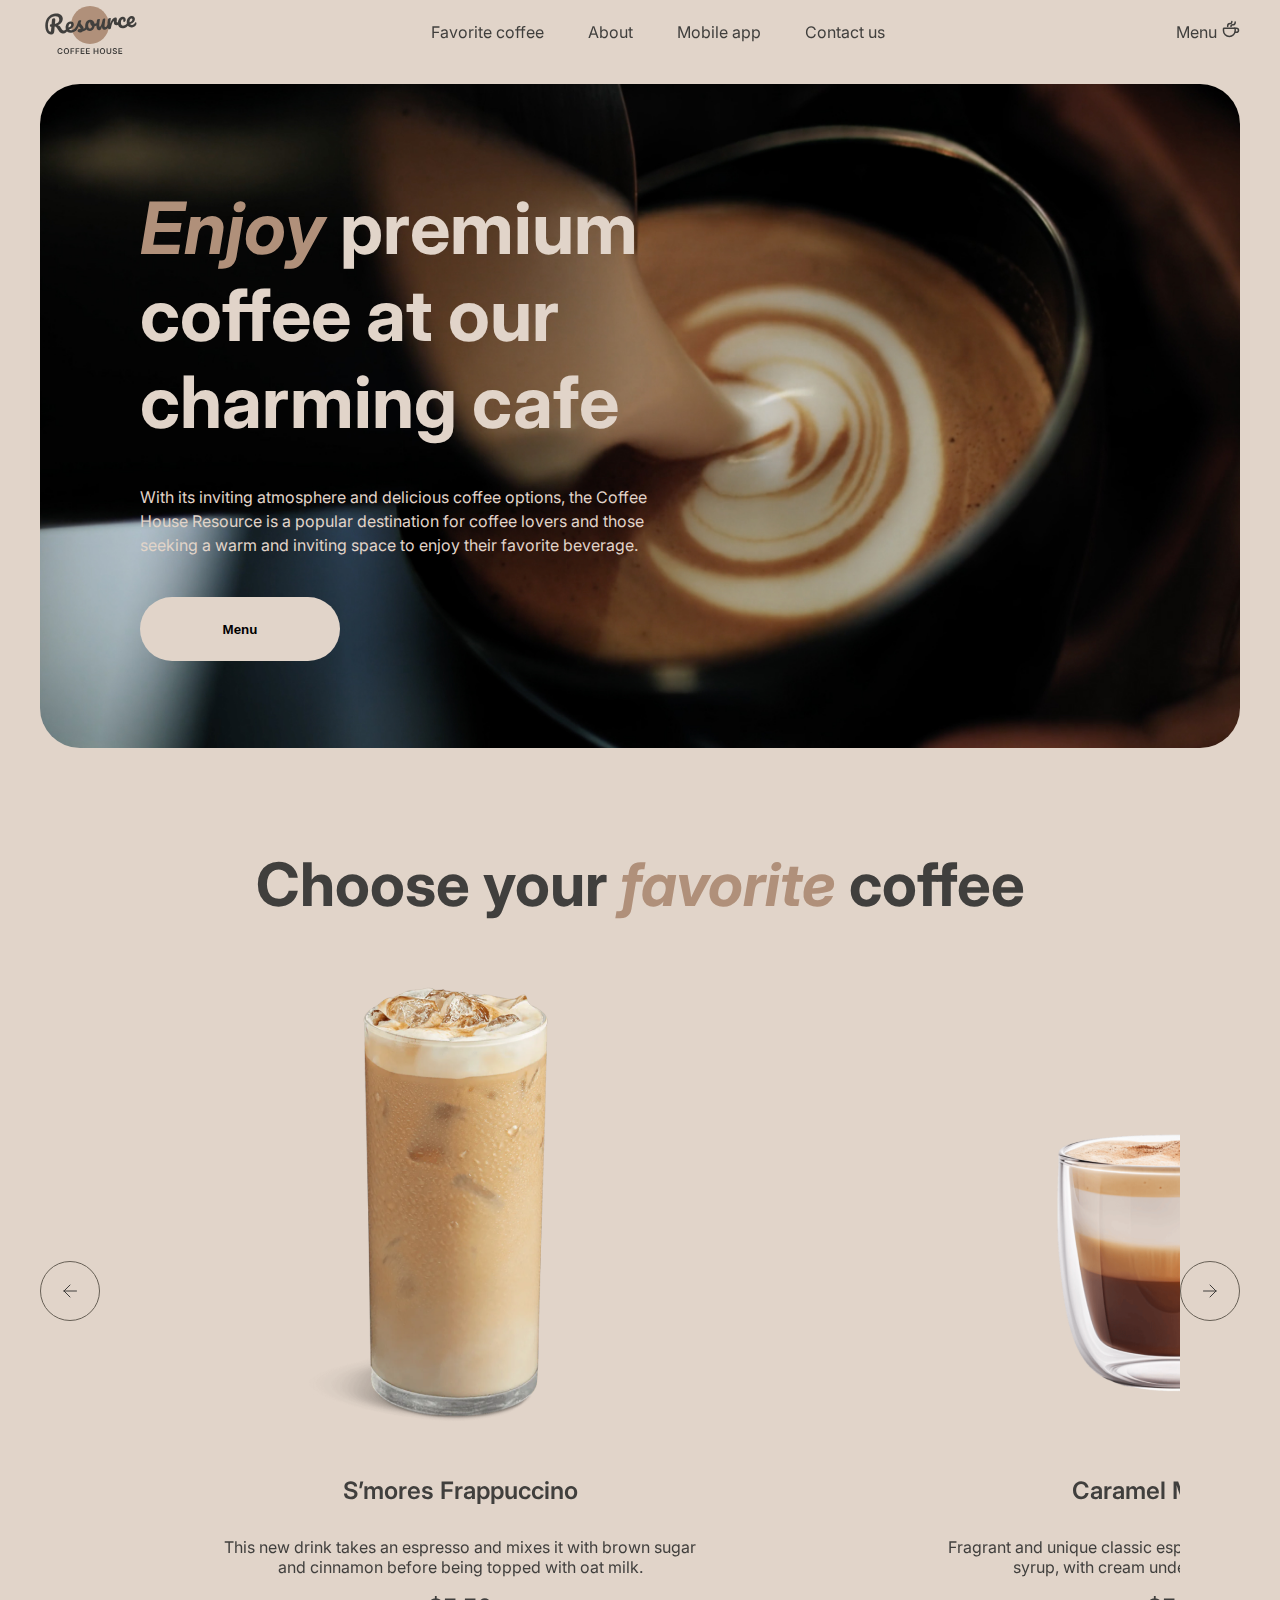
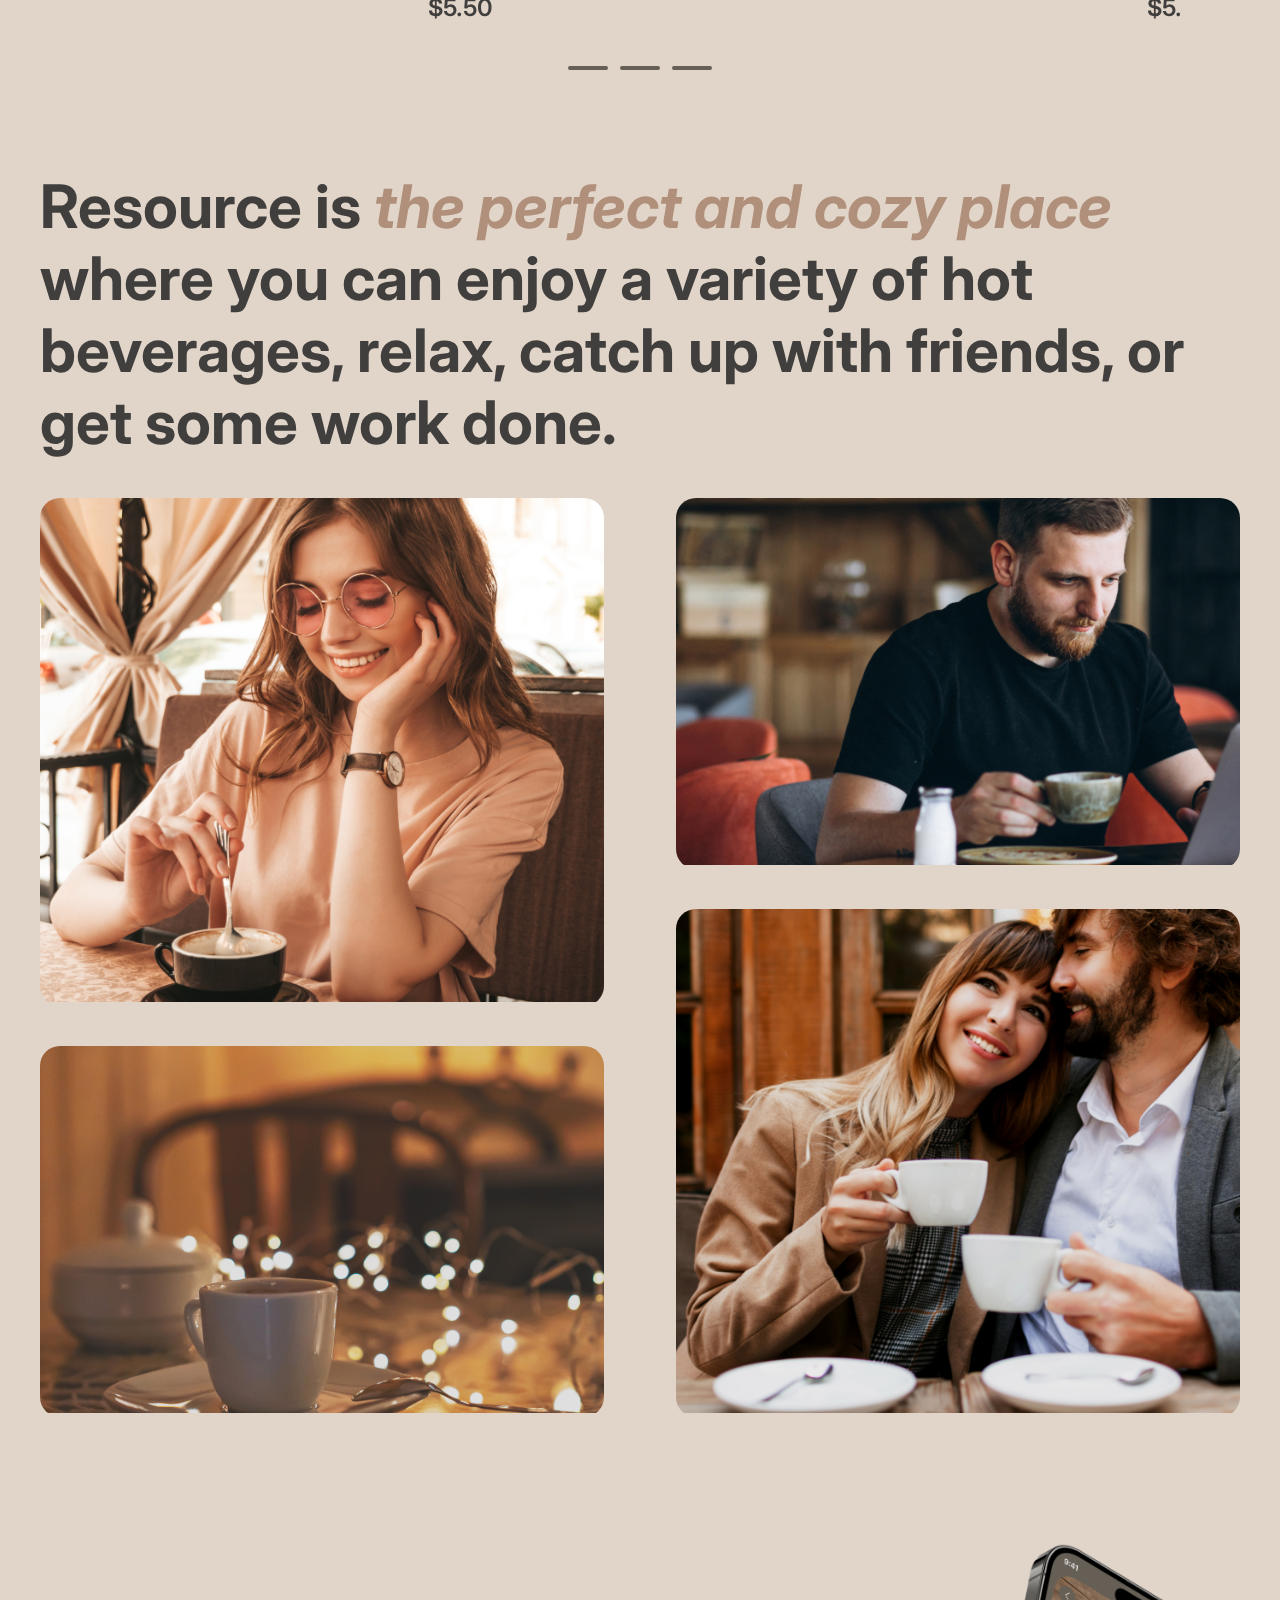
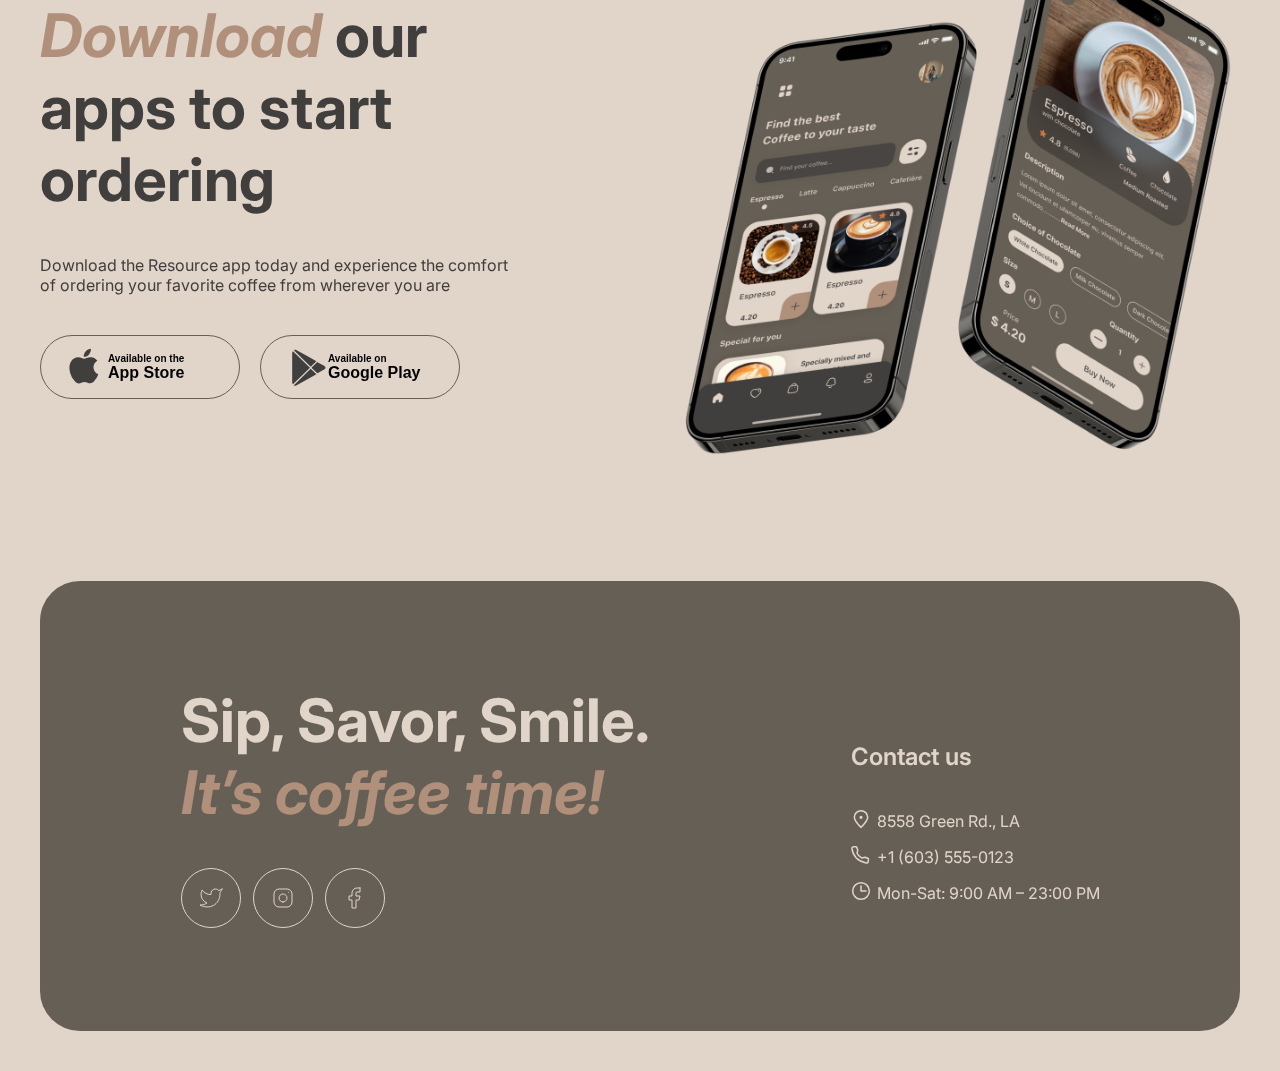
==== commit 2596e834: "feat: Change favCoffee behaviour" ====
--- a/coffee-house/index.html
+++ b/coffee-house/index.html
@@ -20,10 +20,10 @@
                     </a>       
                                  
                     <nav class="header__menu--nav">
-                        <a href="coffeeMenu.html" class="header__menu--nav--favoriteCoffeeLink">Favorite coffee</a>
-                        <a href="#" class="header__menu--nav--aboutLink">About</a>
-                        <a href="" class="header__menu--nav--mobileAppLink">Mobile app</a>
-                        <a href="" class="header__menu--nav--contactUsLink">Contact us</a>
+                        <a href="#favCoffeeSection" class="header__menu--nav--favoriteCoffeeLink">Favorite coffee</a>
+                        <a href="#aboutSection" class="header__menu--nav--aboutLink">About</a>
+                        <a href="#mobileAppSection" class="header__menu--nav--mobileAppLink">Mobile app</a>
+                        <a href="#footer" class="header__menu--nav--contactUsLink">Contact us</a>
                     </nav>
 
                     <a href="coffeeMenu.html" class="header__menu--coffeeMenuButton">
@@ -76,7 +76,7 @@
         </header>
 
         <main class="main-content">
-            <section class="favoriteCoffee">
+            <section id="favCoffeeSection" class="favoriteCoffee">
                 <div class="container favoriteCoffee__container">
                     <h2 class="sectionTitle favoriteCoffee__title">
                         Choose your 
@@ -90,44 +90,49 @@
                                     <path d="M13.5 7H1M1 7L7 1M1 7L7 13" stroke="#403F3D" stroke-linecap="round" stroke-linejoin="round"/>
                                 </svg>                                    
                             </button>
-                            <ul class="favoriteCoffee__slider--list">
-                                <li class="favoriteCoffee__slider--item">
-                                    <div class="favoriteCoffee__slider--item__container">
-                                        <img src="../coffee-house/icons/coffee_slider/SmoresFrapuccino.png" alt="coffee" class="favoriteCoffee__slider--item--picture">
-                                        <div class="favoriteCoffee__slider--item--text">
-                                            <h4 class="favoriteCoffee__slider--item--name">S’mores Frappuccino</h4>
-                                            <p class="favoriteCoffee__slider--item--description">This new drink takes an espresso and mixes it with brown sugar and cinnamon before being topped with oat milk.</p>
-                                            <p class="favoriteCoffee__slider--item--cost">$5.50</p>
+                            <div class="favoriteCoffee__carouselContainer">
+                                
+                                <ul class="favoriteCoffee__slider--list">
+                                    <li class="favoriteCoffee__slider--item">
+                                        <div class="favoriteCoffee__slider--item__container">
+                                            <img src="../coffee-house/icons/coffee_slider/SmoresFrapuccino.png" alt="coffee" class="favoriteCoffee__slider--item--picture">
+                                            <div class="favoriteCoffee__slider--item--text">
+                                                <h4 class="favoriteCoffee__slider--item--name">S’mores Frappuccino</h4>
+                                                <p class="favoriteCoffee__slider--item--description">This new drink takes an espresso and mixes it with brown sugar and cinnamon before being topped with oat milk.</p>
+                                                <p class="favoriteCoffee__slider--item--cost">$5.50</p>
+                                            </div>
                                         </div>
-                                    </div>
-                                </li>
-                                
-                                <li style="display: none;" class="favoriteCoffee__slider--item">
-                                    <div class="favoriteCoffee__slider--item__container">
-                                        <img class="favoriteCoffee__slider--item--picture">
-    
-                                        </img>
-                                        <div class="favoriteCoffee__slider--item--text">
-                                            <h4 class="favoriteCoffee__slider--item--name">Caramel Macchiato</h4>
-                                            <p class="favoriteCoffee__slider--item--description">Fragrant and unique classic espresso with rich caramel-peanut syrup, with cream under whipped thick foam.</p>
-                                            <p class="favoriteCoffee__slider--item--cost">$5.00</p>
+                                    </li>
+                                    
+                                    <li class="favoriteCoffee__slider--item">
+                                        <div class="favoriteCoffee__slider--item__container">
+                                            <img src="../coffee-house/icons/coffee_slider/CaramelMacchiato.png" alt="coffee" class="favoriteCoffee__slider--item--picture">
+        
+                                            </img>
+                                            <div class="favoriteCoffee__slider--item--text">
+                                                <h4 class="favoriteCoffee__slider--item--name">Caramel Macchiato</h4>
+                                                <p class="favoriteCoffee__slider--item--description">Fragrant and unique classic espresso with rich caramel-peanut syrup, with cream under whipped thick foam.</p>
+                                                <p class="favoriteCoffee__slider--item--cost">$5.00</p>
+                                            </div>
                                         </div>
-                                    </div>
-                                </li>
-    
-                                <li style="display: none;" class="favoriteCoffee__slider--item">
-                                    <div class="favoriteCoffee__slider--item__container">
-                                        <img class="favoriteCoffee__slider--item--picture">
-    
-                                        </img>
-                                        <div class="favoriteCoffee__slider--item--text">
-                                            <h4 class="favoriteCoffee__slider--item--name">Ice coffee</h4>
-                                            <p class="favoriteCoffee__slider--item--description">A popular summer drink that tones and invigorates. Prepared from coffee, milk and ice.</p>
-                                            <p class="favoriteCoffee__slider--item--cost">$4.50</p>
+                                    </li>
+        
+                                    <li  class="favoriteCoffee__slider--item">
+                                        <div class="favoriteCoffee__slider--item__container">
+                                            <img src="../coffee-house/icons/coffee_slider/IceCoffee.png" alt="coffee" class="favoriteCoffee__slider--item--picture">
+        
+                                            </img>
+                                            <div class="favoriteCoffee__slider--item--text">
+                                                <h4 class="favoriteCoffee__slider--item--name">Ice coffee</h4>
+                                                <p class="favoriteCoffee__slider--item--description">A popular summer drink that tones and invigorates. Prepared from coffee, milk and ice.</p>
+                                                <p class="favoriteCoffee__slider--item--cost">$4.50</p>
+                                            </div>
                                         </div>
-                                    </div>
-                                </li>
-                            </ul>
+                                    </li>
+                                </ul>
+
+                            </div>
+
                             <button class="favoriteCoffee__slider--button">
                                 <svg width="14" height="14" viewBox="0 0 14 14" fill="none" xmlns="http://www.w3.org/2000/svg">
                                     <path d="M13.5 7H1M1 7L7 1M1 7L7 13" stroke="#403F3D" stroke-linecap="round" stroke-linejoin="round"/>
@@ -150,7 +155,7 @@
 
             </section>
 
-            <section class="about">
+            <section id="aboutSection" class="about">
                 <div class="container about__container">
                     <h2 class="sectionTitle about__title">
                         Resource is 
@@ -181,7 +186,7 @@
                 </div>
             </section>
 
-            <section class="mobileApp">
+            <section id="mobileAppSection" class="mobileApp">
                 <div class="container mobileApp__conatiner">
                     <div class="mobileApp__content">
                         <h2 class="sectionTitle mobileApp__title">
@@ -220,7 +225,7 @@
             </section>
         </main>
 
-        <footer class="footer">
+        <footer id="footer" class="footer">
             <div class="container footer__container">
                 <div class="footer__socialMedia">
                     <h3 class="sectionTitle footer__socialMedia--title">
